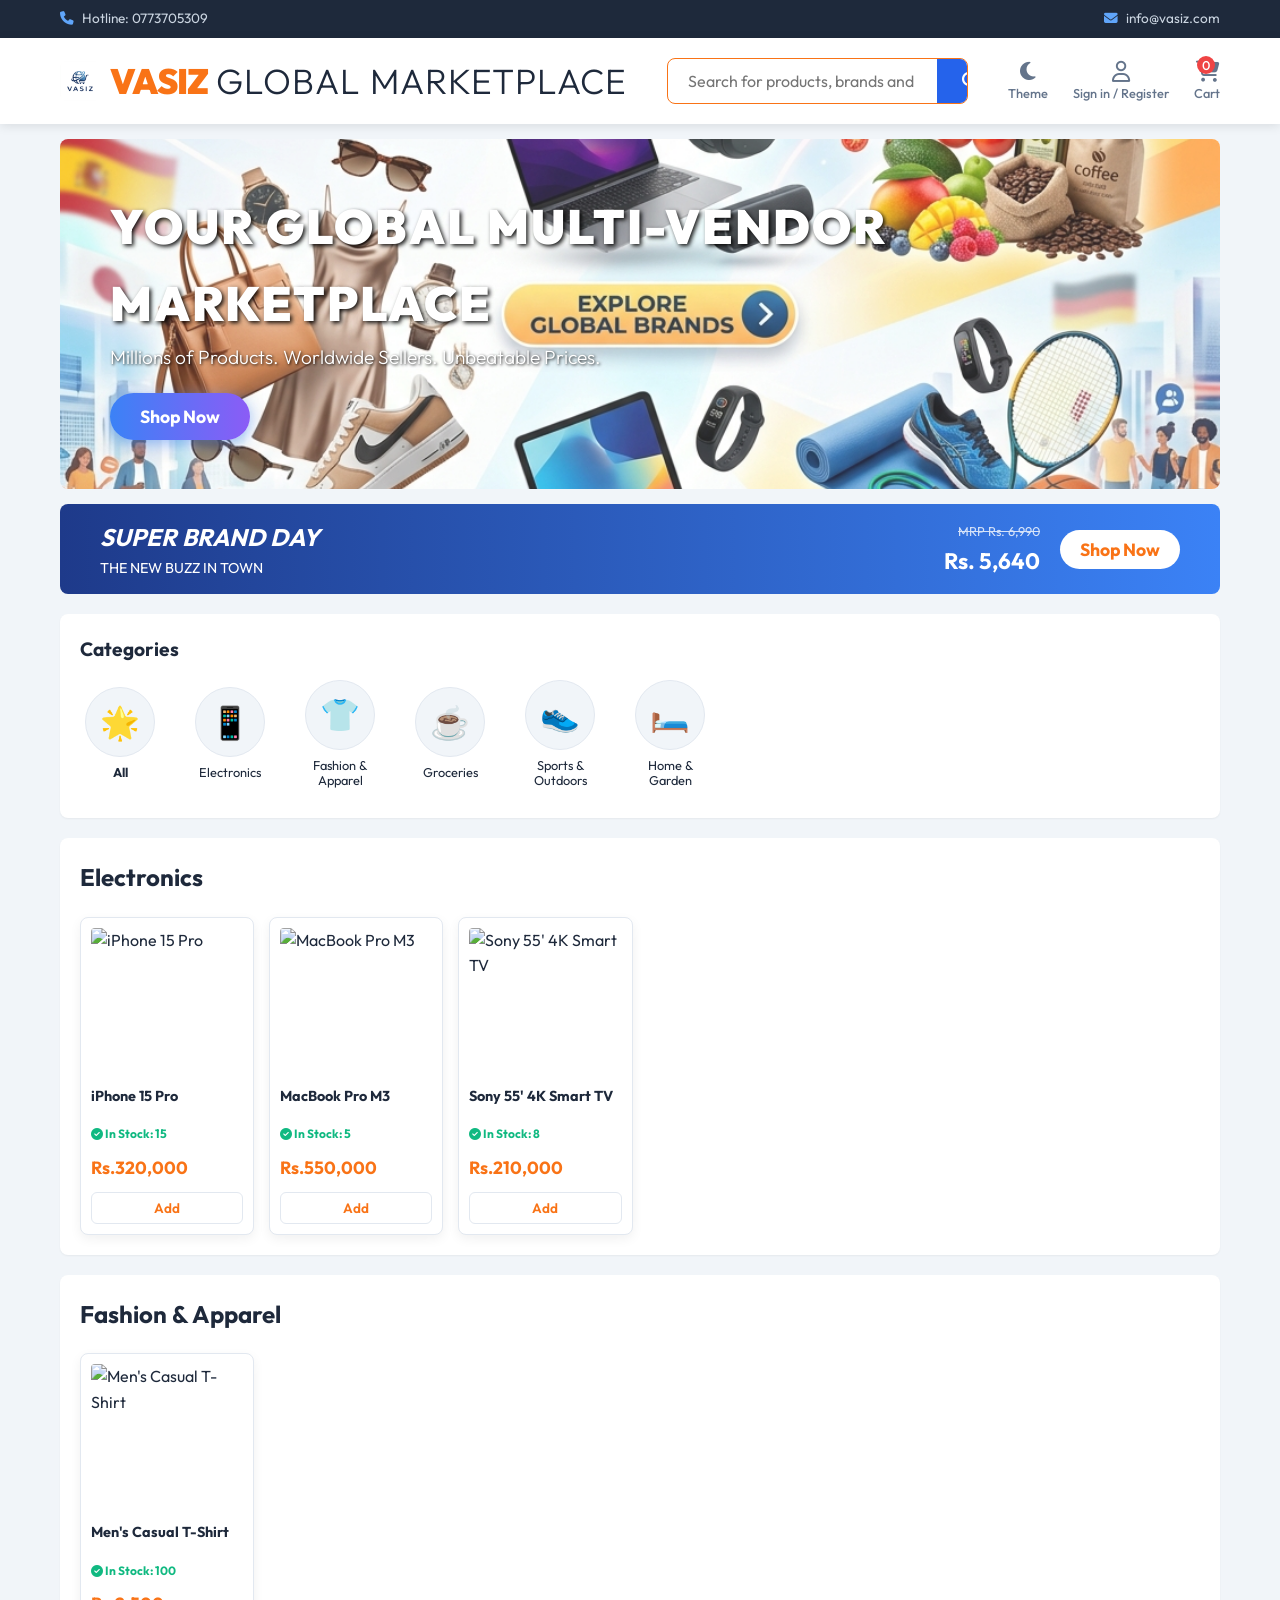
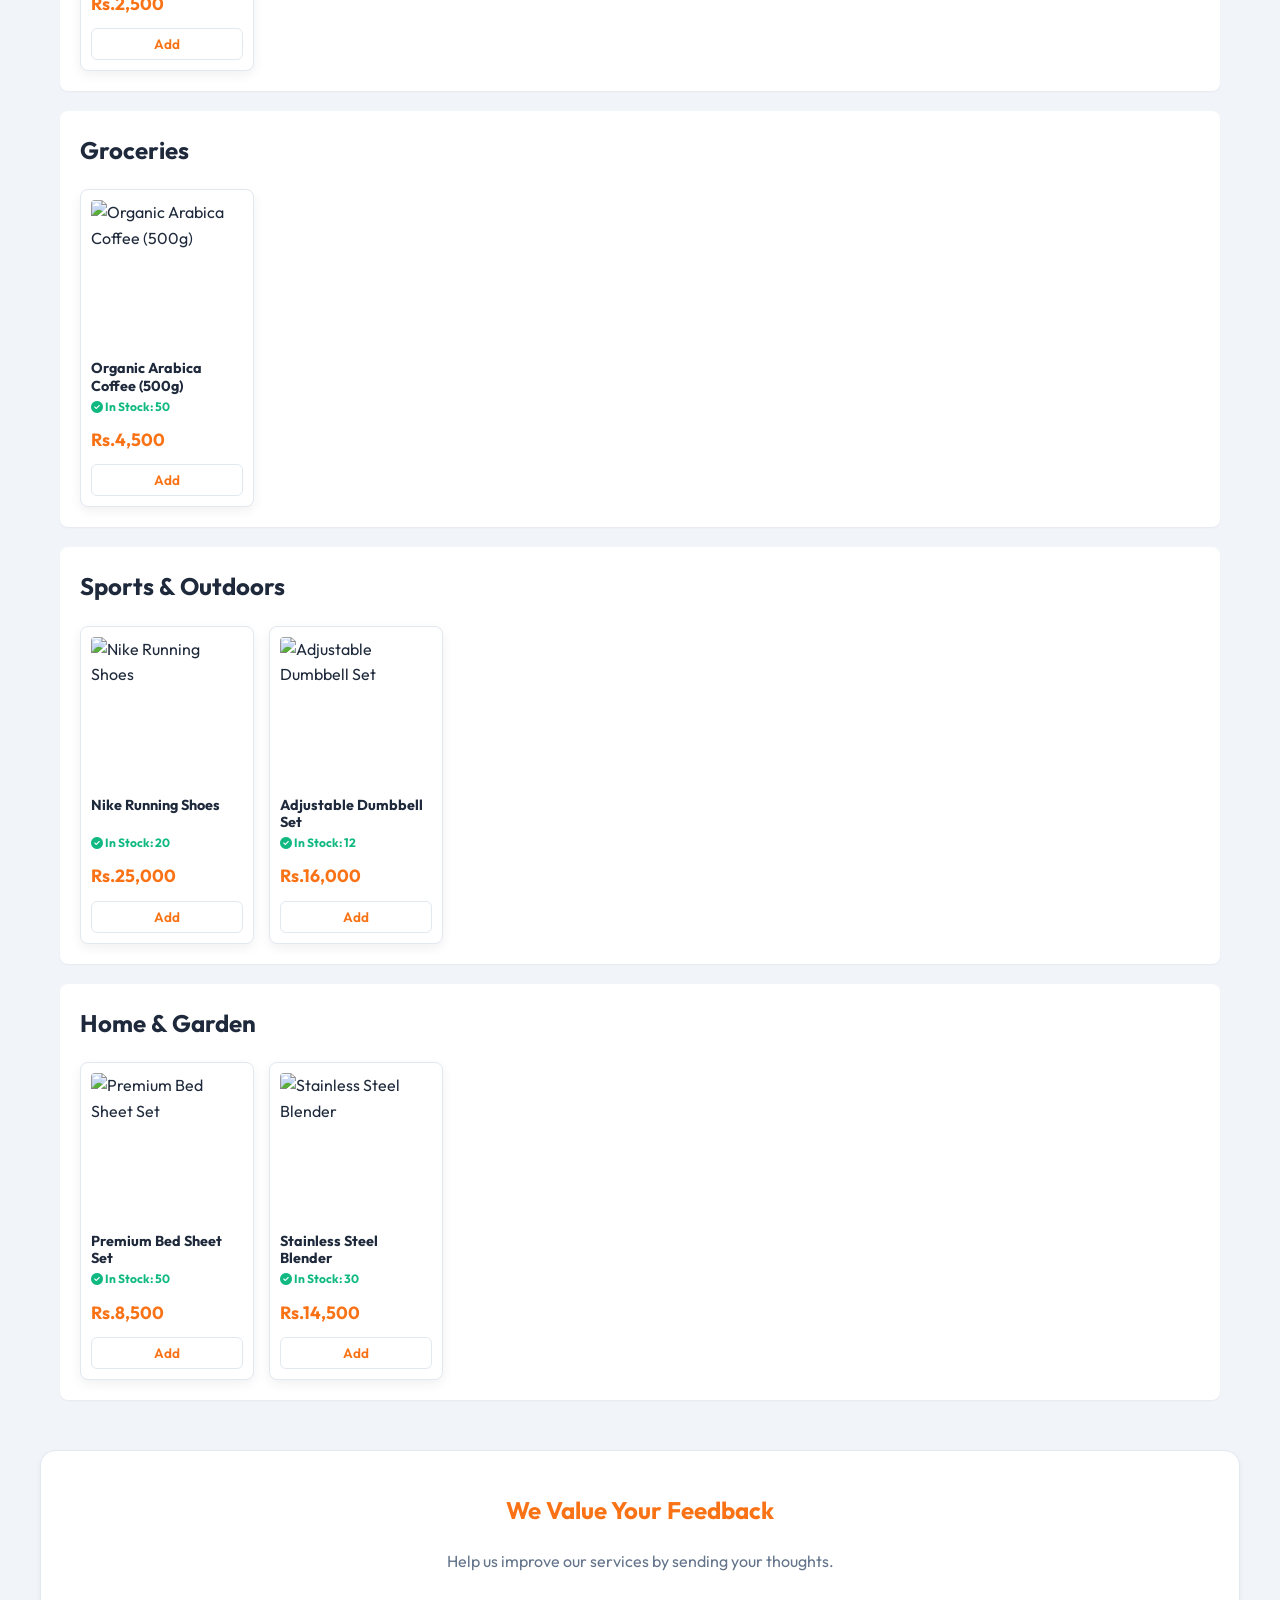
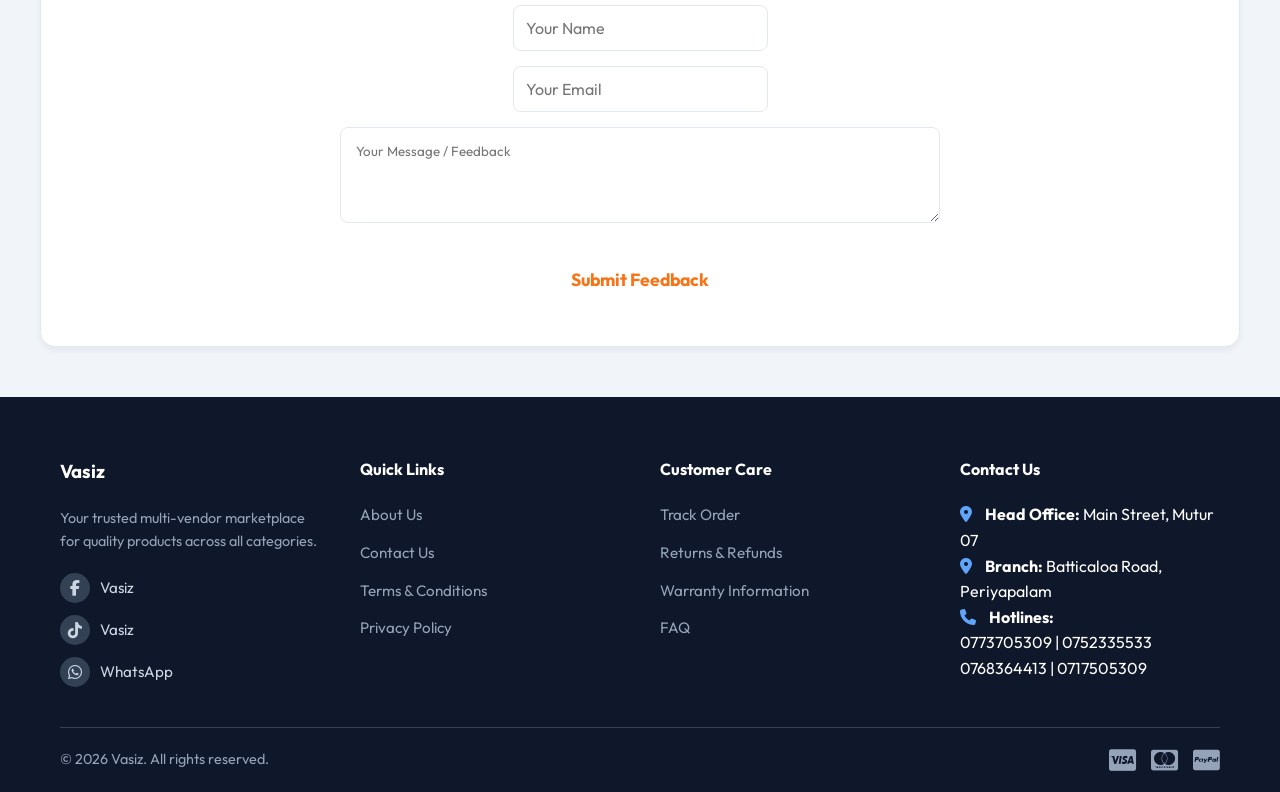
==== index.html @ aaae37f7 "Add files via upload" ====
<!DOCTYPE html>
<html lang="en">
<head>
    <meta charset="UTF-8">
    <meta name="viewport" content="width=device-width, initial-scale=1.0">
    <title>Vasiz</title>
    <meta name="description" content="Welcome to Vasiz. Your ultimate multi-vendor marketplace for all your needs.">
    <link rel="stylesheet" href="styles.css">
    <!-- Google Fonts & FontAwesome -->
    <link href="https://fonts.googleapis.com/css2?family=Outfit:wght@300;400;500;600;700;900&display=swap" rel="stylesheet">
    <link rel="stylesheet" href="https://cdnjs.cloudflare.com/ajax/libs/font-awesome/6.4.0/css/all.min.css">
</head>
<body>
    <!-- Top Bar -->
    <div class="top-bar">
        <div class="container top-bar-content">
            <div><i class="fa-solid fa-phone"></i> Hotline: 0773705309</div>
            <div><i class="fa-solid fa-envelope"></i> info@vasiz.com</div>
        </div>
    </div>


    <!-- Main Header -->
    <header class="navbar">
        <div class="container header-container">
            <div class="logo" style="display: flex; align-items: center;">
                <a href="index.html" style="text-decoration: none; display: flex; align-items: center;">
                    <img src="logo.png" alt="VASIZ Logo" style="height: 40px; border-radius: 8px; margin-right: 10px;">
                    <div class="brand-name">
                        <span class="brand-primary">VASIZ</span>
                        <span class="brand-secondary">GLOBAL MARKETPLACE</span>
                    </div>
                </a>
            </div>
            
            <div class="search-container">
                <input type="text" id="search-bar" placeholder="Search for products, brands and more..." class="search-input">
                <button class="search-btn"><i class="fa-solid fa-magnifying-glass"></i></button>
            </div>
            
            <div class="header-actions">
                <button class="action-icon-btn mobile-only-btn" onclick="openMobileCategories()">
                    <i class="fa-solid fa-bars"></i>
                    <span>Menu</span>
                </button>
                <button class="action-icon-btn" id="theme-toggle-btn" onclick="toggleTheme()">
                    <i class="fa-solid fa-moon" id="theme-icon"></i>
                    <span>Theme</span>
                </button>
                <div class="user-menu dropdown-container" style="position: relative;">
                    <button class="action-icon-btn" id="user-btn">
                        <i class="fa-regular fa-user"></i>
                        <span id="user-btn-text">Sign in</span>
                    </button>
                    <div class="dropdown-content" id="user-dropdown" style="display: none; position: absolute; top: 100%; right: 0; background: var(--card-bg); min-width: 200px; box-shadow: 0 4px 15px rgba(0,0,0,0.1); border-radius: 8px; z-index: 1000; padding: 15px; border: 1px solid var(--border-color);">
                        <!-- Injected by JS -->
                    </div>
                </div>

                <div class="cart-container" id="cart-button">
                    <button class="action-icon-btn">
                        <i class="fa-solid fa-cart-shopping"></i>
                        <span>Cart</span>
                        <span class="cart-badge" id="cart-count">0</span>
                    </button>
                </div>
            </div>
        </div>
    </header>

    <!-- Hero Banner -->
    <section class="hero-banner" style="margin-top: 0;">
        <div class="container" style="padding-top: 15px;">
            <div style="background-color: var(--card-bg); height: 350px; border-radius: 8px; display: flex; align-items: center; justify-content: center; overflow: hidden; position: relative;">
                <img src="banner.png" alt="Vasiz Global Marketplace Banner" style="width: 100%; height: 100%; object-fit: cover; opacity: 0.85;">
                <div class="hero-text-container">
                    <h2 class="hero-title">YOUR GLOBAL MULTI-VENDOR MARKETPLACE</h2>
                    <p class="hero-subtitle">Millions of Products. Worldwide Sellers. Unbeatable Prices.</p>
                    <button class="cta-button" style="background: linear-gradient(90deg, #3b82f6, #8b5cf6); color: white; border: none; padding: 12px 30px; font-weight: bold; border-radius: 30px; font-size: 1.1rem; box-shadow: 0 4px 15px rgba(59, 130, 246, 0.5); cursor: pointer; transition: transform 0.3s, box-shadow 0.3s;" onmouseover="this.style.transform='translateY(-2px)'; this.style.boxShadow='0 6px 20px rgba(59, 130, 246, 0.7)';" onmouseout="this.style.transform='translateY(0)'; this.style.boxShadow='0 4px 15px rgba(59, 130, 246, 0.5)';">Shop Now</button>
                </div>
            </div>
        </div>
    </section>

    <!-- Ad Banner -->
    <section class="ad-banner" style="margin-top: 15px;">
        <div class="container">
            <div class="ad-banner-inner">
                <div>
                    <h3 class="ad-banner-title">SUPER BRAND DAY</h3>
                    <p style="margin: 0; font-size: 0.9rem;">THE NEW BUZZ IN TOWN</p>
                </div>
                <div class="ad-banner-right">
                    <div class="ad-banner-price">
                        <span style="font-size: 0.8rem; text-decoration: line-through; opacity: 0.8;">MRP Rs. 6,990</span><br>
                        <strong style="font-size: 1.4rem;">Rs. 5,640</strong>
                    </div>
                    <button class="cta-button" style="background-color: white; color: var(--accent-color); border: none; font-weight: bold; border-radius: 20px; padding: 8px 20px;">Shop Now</button>
                </div>
            </div>
        </div>
    </section>

    <main class="container" id="main-content-area" style="margin-top: 20px;">
        <!-- Flash Sales Container -->
        <section class="flash-sales" id="flash-sale" style="background: var(--card-bg); border-radius: 8px; box-shadow: 0 1px 2px rgba(0,0,0,0.05); margin-bottom: 20px; padding-bottom: 15px;">
            <div class="section-header" style="padding: 15px 20px; border-bottom: 1px solid var(--border-color); display: flex; justify-content: space-between; align-items: center;">
                <h3 class="category-title" style="margin: 0; font-size: 1.2rem; color: var(--secondary-accent);"><i class="fa-solid fa-bolt" style="color: var(--secondary-accent);"></i> Flash Sale</h3>
                <div style="display: flex; align-items: center; gap: 15px;">
                    <span class="view-all" style="font-size: 0.9rem; color: var(--text-secondary);">On Sale Now</span>
                    <button style="background: transparent; border: 1px solid var(--secondary-accent); color: var(--secondary-accent); padding: 5px 15px; font-weight: 600; border-radius: 4px; cursor: pointer; transition: 0.3s;">SHOP ALL PRODUCTS</button>
                </div>
            </div>
            <div class="product-grid" id="flash-sale-grid" style="padding: 15px 20px; grid-template-columns: repeat(auto-fill, minmax(170px, 1fr)); gap: 15px;">
                <!-- Populated by JS -->
            </div>
        </section>

        <!-- Categories Section (Circles) -->
        <section id="categories-circle-section" style="background: var(--card-bg); border-radius: 8px; box-shadow: 0 1px 2px rgba(0,0,0,0.05); margin-bottom: 20px; padding: 20px;">
            <h3 style="margin-top:0; margin-bottom: 15px; color: var(--text-primary); font-size: 1.2rem;">Categories</h3>
            <div id="categories-circle-grid" style="display: flex; gap: 30px; overflow-x: auto; padding-bottom: 10px; align-items: center;">
                <!-- Populated by JS -->
            </div>
        </section>

        <!-- Regular Products -->
        <div id="main-content">
            <!-- Product sections dynamically injected here -->
        </div>
    </main>

    <!-- Cart Modal -->
    <div id="cart-modal" class="modal">
        <div class="modal-content">
            <span class="close-btn" id="close-cart">&times;</span>
            <h2>Your Shopping Cart</h2>
            <div id="cart-items">
                <p>Your cart is empty.</p>
            </div>
            <div class="cart-total">
                <h3>Total: Rs. <span id="cart-total-price">0</span></h3>
                <button class="cta-button" onclick="openCheckout()">Checkout</button>
            </div>
        </div>
    </div>

    <!-- Checkout Modal -->
    <div id="checkout-modal" class="modal">
        <div class="modal-content">
            <span class="close-btn" id="close-checkout">&times;</span>
            <h2>Checkout</h2>
            <form id="checkout-form" class="admin-form" style="flex-direction: column;">
                <input type="text" id="cust-name" placeholder="Full Name" required>
                <input type="text" id="cust-address" placeholder="Delivery Address" required>
                <div style="display: flex; gap: 10px; width: 100%;">
                    <select id="checkout-cc" style="width: 80px; padding: 12px; border-radius: 8px; border: 1px solid var(--border-color); background: var(--search-bg); color: var(--text-primary); font-family: 'Outfit', sans-serif;">
                        <option value="+94" selected>+94</option>
                        <option value="+1">+1</option>
                        <option value="+44">+44</option>
                        <option value="+91">+91</option>
                    </select>
                    <input type="tel" id="cust-phone" placeholder="Phone Number" required style="flex: 1;">
                </div>
                <select id="payment-method">
                    <option value="cod">Cash on Delivery</option>
                    <option value="card">Credit/Debit Card (Coming Soon)</option>
                </select>
                <div class="cart-total" style="border-top: none;">
                    <h3>Amount to Pay: Rs. <span id="checkout-total">0</span></h3>
                </div>
                <button type="submit" class="cta-button" style="width: 100%; margin-top: 15px;">Place Order</button>
            </form>
        </div>
    </div>

    <!-- Product Details Modal -->
    <div id="product-modal" class="modal">
        <div class="modal-content" style="max-width: 1000px; padding: 30px; position: relative;">
            <span class="close-btn" id="close-product" style="position: absolute; top: 15px; right: 20px; z-index: 10;">&times;</span>
            <div class="product-details-container" id="product-details-content">
                <!-- Injected by JS -->
            </div>
        </div>
    </div>

    <!-- Full Description Modal -->
    <div id="desc-modal" class="modal" style="z-index: 1005;">
        <div class="modal-content" style="max-width: 800px; padding: 30px; position: relative;">
            <span class="close-btn" onclick="document.getElementById('desc-modal').style.display='none'" style="position: absolute; top: 15px; right: 20px; z-index: 10;">&times;</span>
            <h2 style="margin-top:0; margin-bottom: 20px; color: var(--text-primary);"><i class="fa-solid fa-list-ul"></i> Product Specifications</h2>
            <div id="full-desc-content" style="font-size: 1.05rem; color: var(--text-secondary); line-height: 1.8; overflow-y: auto; max-height: 60vh; padding-right: 15px;">
                <!-- Injected by JS -->
            </div>
        </div>
    </div>

    <!-- Auth Modal -->
    <div id="auth-modal" class="modal">
        <div class="modal-content" style="max-width: 450px; padding: 0; overflow-y: auto; max-height: 90vh;">
            <div style="display: flex; border-bottom: 1px solid var(--border-color); background: var(--search-bg);">
                <button id="tab-login" class="auth-tab active" onclick="switchAuthTab('login')">Sign In</button>
                <button id="tab-register" class="auth-tab" onclick="switchAuthTab('register')">Register</button>
                <span class="close-btn" onclick="document.getElementById('auth-modal').style.display='none'" style="margin: 15px 20px 0 auto;">&times;</span>
            </div>
            
            <div style="padding: 20px;">
                <!-- Login Form -->
                <div id="form-login">
                    <button class="social-btn google-btn" onclick="mockSocialLogin('Google')"><i class="fa-brands fa-google"></i> Continue with Google</button>
                    <button class="social-btn facebook-btn" onclick="mockSocialLogin('Facebook')"><i class="fa-brands fa-facebook-f"></i> Continue with Facebook</button>
                    
                    <div style="text-align: center; margin: 20px 0; color: var(--text-secondary); position: relative;">
                        <hr style="border: none; border-top: 1px solid var(--border-color);">
                        <span style="position: absolute; top: -10px; left: 50%; transform: translateX(-50%); background: var(--card-bg); padding: 0 10px; font-size: 0.85rem;">OR</span>
                    </div>

                    <form id="auth-form" class="admin-form" style="flex-direction: column;">
                        <input type="text" id="auth-login-id" placeholder="Login ID (Email or Username)" required style="width: 100%;">
                        <div style="position: relative; width: 100%;">
                            <input type="password" id="auth-password" placeholder="Password" required style="width: 100%; padding-right: 40px;">
                            <i class="fa-solid fa-eye" onclick="const p=document.getElementById('auth-password'); if(p.type==='password'){p.type='text'; this.classList.remove('fa-eye'); this.classList.add('fa-eye-slash');}else{p.type='password'; this.classList.remove('fa-eye-slash'); this.classList.add('fa-eye');}" style="position: absolute; right: 15px; top: 50%; transform: translateY(-50%); cursor: pointer; color: var(--text-secondary);"></i>
                        </div>
                        <button type="submit" class="cta-button" style="width: 100%; background: var(--secondary-accent); color: white; border: none; padding: 12px; margin-top: 10px;">Sign In</button>
                        <p style="text-align: center; margin-top: 10px; font-size: 0.85rem;"><a href="#" onclick="forgotPassword(); return false;" style="color: var(--text-secondary); text-decoration: underline;">Forgot Password?</a></p>
                    </form>
                </div>

                <!-- Register Form -->
                <div id="form-register" style="display: none;">
                    <form id="reg-form" class="admin-form" style="flex-direction: column; gap: 10px;">
                        <input type="text" id="reg-name" placeholder="Full Name" required style="padding: 10px; border-radius: 4px; border: 1px solid var(--border-color); background: var(--bg-color); color: var(--text-primary);">
                        <select id="reg-role" required style="padding: 10px; border-radius: 4px; border: 1px solid var(--border-color); background: var(--bg-color); color: var(--text-primary); cursor: pointer;" onchange="toggleSellerRegFields()">
                            <option value="buyer">I am a Customer (Buy Products)</option>
                            <option value="seller">I am a Seller (Sell Products)</option>
                        </select>
                        <input type="text" id="reg-login-id" placeholder="Login ID (Email or Username)" required style="padding: 10px; border-radius: 4px; border: 1px solid var(--border-color); background: var(--bg-color); color: var(--text-primary);">
                        <div style="position: relative; width: 100%;">
                            <input type="password" id="reg-password" placeholder="Password" required style="width: 100%; padding: 10px; padding-right: 40px; border-radius: 4px; border: 1px solid var(--border-color); background: var(--bg-color); color: var(--text-primary);">
                            <i class="fa-solid fa-eye" onclick="const p=document.getElementById('reg-password'); if(p.type==='password'){p.type='text'; this.classList.remove('fa-eye'); this.classList.add('fa-eye-slash');}else{p.type='password'; this.classList.remove('fa-eye-slash'); this.classList.add('fa-eye');}" style="position: absolute; right: 15px; top: 50%; transform: translateY(-50%); cursor: pointer; color: var(--text-secondary);"></i>
                        </div>
                        <div style="display: flex; gap: 10px; width: 100%;">
                            <select id="reg-cc" style="width: 80px; padding: 12px; border-radius: 8px; border: 1px solid var(--border-color); background: var(--search-bg); color: var(--text-primary); font-family: 'Outfit', sans-serif;">
                                <option value="+94" selected>+94</option>
                                <option value="+1">+1</option>
                                <option value="+44">+44</option>
                                <option value="+91">+91</option>
                            </select>
                            <input type="tel" id="reg-phone" placeholder="Mobile Number" required style="flex: 1;">
                        </div>
                        
                        <div style="display: flex; gap: 15px; width: 100%; margin-top: 5px;">
                            <label style="font-size: 0.9rem; color: var(--text-secondary); display: flex; align-items: center; gap: 5px; cursor: pointer;">
                                <input type="radio" name="address-type" value="NIC Address" checked> NIC Address
                            </label>
                            <label style="font-size: 0.9rem; color: var(--text-secondary); display: flex; align-items: center; gap: 5px; cursor: pointer;">
                                <input type="radio" name="address-type" value="Current Address"> Current Address
                            </label>
                        </div>
                        
                        <input type="text" id="reg-address" placeholder="Street Address" required style="width: 100%;">
                        
                        <div style="display: flex; gap: 10px; width: 100%;">
                            <input type="text" id="reg-city" placeholder="City" required style="flex: 1;">
                            <input type="text" id="reg-postal" placeholder="Postal Code" required style="width: 120px;">
                        </div>
                        
                        <div id="seller-reg-fields" style="display: none; flex-direction: column; gap: 10px; background: rgba(0,0,0,0.1); padding: 15px; border-radius: 8px; border: 1px dashed var(--accent-color); margin-top: 5px;">
                            <h4 style="margin: 0; color: var(--accent-color); font-size: 0.95rem;">Seller Registration Details</h4>
                            <div style="display: flex; flex-direction: column; gap: 5px;">
                                <label style="font-size: 0.85rem; color: var(--text-secondary);">Upload NIC Document <span style="color:#ef4444;">*</span></label>
                                <input type="file" id="reg-nic-doc" accept="image/*,.pdf" style="font-size: 0.85rem; color: var(--text-primary);">
                            </div>
                            <div style="display: flex; flex-direction: column; gap: 5px;">
                                <label style="font-size: 0.85rem; color: var(--text-secondary);">Upload Trade/Business License <span style="color:#ef4444;">*</span></label>
                                <input type="file" id="reg-trade-doc" accept="image/*,.pdf" style="font-size: 0.85rem; color: var(--text-primary);">
                            </div>
                            
                            <h4 style="margin: 10px 0 0 0; color: #10b981; font-size: 0.95rem;"><i class="fa-solid fa-building-columns"></i> Bank Details (for payments)</h4>
                            <input type="text" id="reg-bank-name" placeholder="Bank Name (e.g. BOC, Sampath, Commercial)" style="padding: 10px; border-radius: 4px; border: 1px solid var(--border-color); background: var(--bg-color); color: var(--text-primary);">
                            <input type="text" id="reg-bank-branch" placeholder="Branch Name" style="padding: 10px; border-radius: 4px; border: 1px solid var(--border-color); background: var(--bg-color); color: var(--text-primary);">
                            <input type="text" id="reg-account-name" placeholder="Account Holder Name" style="padding: 10px; border-radius: 4px; border: 1px solid var(--border-color); background: var(--bg-color); color: var(--text-primary);">
                            <input type="text" id="reg-account-number" placeholder="Account Number" style="padding: 10px; border-radius: 4px; border: 1px solid var(--border-color); background: var(--bg-color); color: var(--text-primary);">
                            
                            <label style="font-size: 0.85rem; color: var(--text-primary); display: flex; align-items: flex-start; gap: 10px; cursor: pointer; margin-top: 5px; line-height: 1.4;">
                                <input type="checkbox" id="reg-seller-terms" style="margin-top: 3px;">
                                <span>I agree to the <strong>Seller Terms & Conditions</strong> and confirm I will not list prohibited items including Weapons, Drugs, or illegal substances. <span style="color:#ef4444;">*</span></span>
                            </label>
                        </div>
                        
                        <button type="submit" class="cta-button" style="width: 100%; background: var(--accent-color); color: white; border: none; padding: 12px; margin-top: 5px; font-weight: bold;">Submit</button>

                    </form>
                </div>
            </div>
        </div>
    </div>

    <!-- My Orders Modal -->
    <div id="orders-modal" class="modal">
        <div class="modal-content">
            <div class="modal-header">
                <h2 style="margin:0;"><i class="fa-solid fa-box-open"></i> My Orders</h2>
                <span class="close-btn" onclick="document.getElementById('orders-modal').style.display='none'">&times;</span>
            </div>
            <div style="padding: 20px;" id="orders-list">
                <!-- Orders will be rendered here -->
            </div>
        </div>
    </div>

    <!-- Customer Feedback Section -->
    <section class="feedback-section container" style="margin-top: 50px; margin-bottom: 50px; padding: 40px; border-radius: 15px;">
        <h2 style="text-align:center; color: var(--accent-color); margin-bottom: 20px;">We Value Your Feedback</h2>
        <p style="text-align:center; color: var(--text-secondary); margin-bottom: 30px;">Help us improve our services by sending your thoughts.</p>
        <form id="feedback-form" class="admin-form" style="max-width: 600px; margin: 0 auto; flex-direction: column;">
            <input type="text" id="fb-name" placeholder="Your Name" required>
            <input type="email" id="fb-email" placeholder="Your Email" required>
            <textarea id="fb-message" placeholder="Your Message / Feedback" rows="4" style="width: 100%; padding: 15px; border-radius: 8px; border: 1px solid #cbd5e1; background-color: #f8fafc; color: #1e293b; margin-bottom: 15px; font-family: 'Outfit', sans-serif;" required></textarea>
            <button type="submit" class="cta-button" style="width: 100%;">Submit Feedback</button>
        </form>
    </section>

    <footer>
        <div class="container footer-content">
            <div class="footer-grid">
                <div class="footer-col">
                    <h3 style="color: white; margin-bottom: 20px;">Vasiz</h3>
                    <p style="color: #94a3b8; font-size: 0.9rem; margin-bottom: 20px;">Your trusted multi-vendor marketplace for quality products across all categories.</p>
                    <div class="social-links-list">
                        <a href="#"><i class="fa-brands fa-facebook-f"></i> Vasiz</a>
                        <a href="#"><i class="fa-brands fa-tiktok"></i> Vasiz</a>
                        <a href="#"><i class="fa-brands fa-whatsapp"></i> WhatsApp</a>
                    </div>
                </div>
                
                <div class="footer-col">
                    <h4 style="color: white; margin-bottom: 20px;">Quick Links</h4>
                    <ul class="footer-links">
                        <li><a href="#">About Us</a></li>
                        <li><a href="#">Contact Us</a></li>
                        <li><a href="#">Terms & Conditions</a></li>
                        <li><a href="#">Privacy Policy</a></li>
                    </ul>
                </div>
                
                <div class="footer-col">
                    <h4 style="color: white; margin-bottom: 20px;">Customer Care</h4>
                    <ul class="footer-links">
                        <li><a href="#">Track Order</a></li>
                        <li><a href="#">Returns & Refunds</a></li>
                        <li><a href="#">Warranty Information</a></li>
                        <li><a href="#">FAQ</a></li>
                    </ul>
                </div>
                
                <div class="footer-col contact-info">
                    <h4 style="color: white; margin-bottom: 20px;">Contact Us</h4>
                    <p><i class="fa-solid fa-location-dot"></i> <strong>Head Office:</strong> Main Street, Mutur 07</p>
                    <p><i class="fa-solid fa-location-dot"></i> <strong>Branch:</strong> Batticaloa Road, Periyapalam</p>
                    <p><i class="fa-solid fa-phone"></i> <strong>Hotlines:</strong><br>0773705309 | 0752335533<br>0768364413 | 0717505309</p>
                </div>
            </div>
            
            <div style="border-top: 1px solid #334155; margin-top: 40px; padding-top: 20px; display: flex; justify-content: space-between; align-items: center; flex-wrap: wrap;">
                <p style="color: #94a3b8; font-size: 0.9rem;">&copy; 2026 Vasiz. All rights reserved.</p>
                <div class="payment-methods" style="color: #94a3b8; font-size: 1.5rem; display: flex; gap: 15px;">
                    <i class="fa-brands fa-cc-visa"></i>
                    <i class="fa-brands fa-cc-mastercard"></i>
                    <i class="fa-brands fa-cc-paypal"></i>
                </div>
            </div>
        </div>
    </footer>

    <!-- Mobile Categories Full Screen Menu -->
    <div id="mobile-categories-menu" class="mobile-menu-overlay">
        <div class="mobile-menu-header">
            <h3>Categories</h3>
            <span class="close-btn" onclick="closeMobileCategories()">&times;</span>
        </div>
        <div class="mobile-menu-body" id="mobile-categories-list">
            <!-- Populated by JS -->
        </div>
    </div>

    <script src="data.js"></script>
    <!-- Firebase Configuration -->
    <script src="https://www.gstatic.com/firebasejs/9.23.0/firebase-app-compat.js"></script>
    <script src="https://www.gstatic.com/firebasejs/9.23.0/firebase-firestore-compat.js"></script>
    <script src="db.js"></script>

    <!-- Custom JS -->
    <script src="app.js"></script>
</body>
</html>
---- styles.css ----
:root {
    --primary-color: #0f172a;
    --secondary-color: #334155;
    --accent-color: #f97316; /* Vibrant E-Commerce Orange */
    --secondary-accent: #2563eb; /* Trustworthy Blue */
    --bg-color: #f1f5f9; /* Soft cool grey background to make cards pop */
    --text-primary: #1e293b;
    --text-secondary: #64748b;
    --card-bg: #ffffff;
    --header-bg: #ffffff;
    --border-color: #e2e8f0;
    --search-bg: #ffffff;
    --neon-glow: 0 10px 30px rgba(0, 0, 0, 0.1);
}

body.dark-mode {
    --bg-color: #0f172a;
    --card-bg: #1e293b;
    --text-primary: #f8fafc;
    --text-secondary: #94a3b8;
    --accent-color: #3b82f6;
    --border-color: #334155;
    --header-bg: #1e293b;
    --search-bg: #0f172a;
    --neon-glow: 0 4px 15px rgba(59, 130, 246, 0.4);
}

* {
    margin: 0;
    padding: 0;
    box-sizing: border-box;
    font-family: 'Outfit', sans-serif;
}

body {
    background-color: var(--bg-color);
    color: var(--text-primary);
    line-height: 1.6;
}

.container {
    max-width: 1200px;
    margin: 0 auto;
    padding: 0 20px;
}

/* Top Bar */
.top-bar {
    background-color: #1e293b;
    color: #cbd5e1;
    font-size: 0.85rem;
    padding: 8px 0;
}
.top-bar-content {
    display: flex;
    justify-content: space-between;
}
.top-bar i {
    margin-right: 5px;
    color: #60a5fa;
}

/* Header */
header {
    background: var(--header-bg);
    padding: 15px 0;
    box-shadow: 0 2px 10px rgba(0,0,0,0.1);
    position: sticky;
    top: 0;
    z-index: 100;
}

.header-container {
    display: flex;
    justify-content: space-between;
    align-items: center;
}

header h1 {
    color: var(--accent-color);
    font-size: 2rem;
    font-weight: 900;
    letter-spacing: 1px;
}

/* Professional Brand Logo */
.brand-name {
    display: flex;
    align-items: center;
    gap: 8px;
    font-family: 'Outfit', sans-serif;
    text-transform: uppercase;
    animation: glowPulse 3s infinite alternate;
}
.brand-primary {
    font-size: 2.2rem;
    font-weight: 900;
    color: var(--accent-color);
    letter-spacing: -1px;
}
.brand-secondary {
    font-size: 2.2rem;
    font-weight: 300;
    color: var(--text-primary);
    letter-spacing: 1px;
}
.brand-badge {
    background: #10b981;
    color: white;
    font-size: 0.75rem;
    font-weight: 700;
    padding: 3px 6px;
    border-radius: 4px;
    letter-spacing: 1px;
    align-self: flex-start;
    margin-top: 8px;
}

header nav ul {
    list-style: none;
    display: flex;
    gap: 20px;
}

header nav a {
    color: #f8fafc;
    text-decoration: none;
    font-weight: 600;
    transition: color 0.3s;
}

header nav a:hover {
    color: #bfdbfe;
}

/* Main Menu (Navigation Bar) */
.main-menu {
    background-color: var(--header-bg);
    border-bottom: 1px solid var(--border-color);
    box-shadow: 0 2px 5px rgba(0,0,0,0.05);
}
.main-menu ul {
    list-style: none;
    display: flex;
    gap: 30px;
    padding: 10px 0;
    margin: 0;
}
.main-menu a {
    text-decoration: none;
    color: var(--text-primary);
    font-weight: 600;
    font-size: 0.95rem;
    transition: color 0.3s;
}
.main-menu a:hover, .main-menu a.active {
    color: var(--accent-color);
}

.shop-logo {
    height: 60px;
    width: auto;
    border-radius: 8px;
    display: block;
}

/* Search Container Redesign */
.search-container {
    flex: 1;
    display: flex;
    max-width: 700px;
    margin: 0 40px;
    background-color: var(--search-bg);
    border-radius: 8px;
    overflow: hidden;
    border: 1px solid var(--accent-color);
}
.search-input {
    flex-grow: 1;
    padding: 12px 20px;
    border: none;
    outline: none;
    background: transparent;
    color: var(--text-primary);
    font-size: 1rem;
}
.search-btn {
    background-color: var(--secondary-accent);
    color: white;
    border: none;
    padding: 0 25px;
    cursor: pointer;
    font-size: 1.1rem;
    transition: background-color 0.3s;
}
.search-btn:hover {
    background-color: #dc2626;
}

/* Auth Modal Tabs */
.auth-tab {
    flex: 1;
    padding: 15px;
    background: transparent;
    border: none;
    font-size: 1.1rem;
    font-weight: 600;
    color: var(--text-secondary);
    cursor: pointer;
    border-bottom: 2px solid transparent;
    transition: all 0.3s;
}
.auth-tab.active {
    color: var(--secondary-accent);
    border-bottom: 2px solid var(--secondary-accent);
    background: var(--card-bg);
}

/* Social Buttons */
.social-btn {
    width: 100%;
    padding: 12px;
    border: none;
    border-radius: 5px;
    font-weight: 600;
    font-size: 0.95rem;
    margin-bottom: 10px;
    cursor: pointer;
    display: flex;
    align-items: center;
    justify-content: center;
    gap: 10px;
    transition: opacity 0.3s;
}
.social-btn:hover {
    opacity: 0.9;
}
.google-btn {
    background-color: #ea4335;
    color: white;
}
.facebook-btn {
    background-color: #1877f2;
    color: white;
}

/* Form Styles */
.admin-form {
    display: flex;
    gap: 25px;
    align-items: center;
}

.header-actions {
    display: flex;
    gap: 25px;
    align-items: center;
}

.action-icon-btn {
    background: transparent;
    border: none;
    color: var(--text-secondary);
    display: flex;
    flex-direction: column;
    align-items: center;
    cursor: pointer;
    transition: color 0.3s;
    font-family: 'Outfit', sans-serif;
    position: relative;
}

.action-icon-btn i {
    font-size: 1.3rem;
    margin-bottom: 4px;
}

.action-icon-btn span {
    font-size: 0.8rem;
    font-weight: 500;
}

.action-icon-btn:hover {
    color: var(--accent-color);
}

.cart-badge {
    position: absolute;
    top: -5px;
    right: 5px;
    background: #ef4444;
    color: white;
    border-radius: 50%;
    width: 18px;
    height: 18px;
    font-size: 0.7rem;
    font-weight: bold;
    display: flex;
    align-items: center;
    justify-content: center;
}

.user-menu {
    position: relative;
}

/* E-commerce Layout */
.ecom-layout {
    display: flex;
    gap: 30px;
    margin-top: 20px;
}

.close-btn:hover {
    background: #e2e8f0;
}

.sidebar {
    width: 250px;
    flex-shrink: 0;
    background-color: var(--card-bg);
    padding: 20px;
    border-radius: 15px;
    border: 1px solid var(--border-color);
    box-shadow: 0 4px 6px rgba(0,0,0,0.05);
    height: calc(100vh - 120px);
    position: sticky;
    top: 90px;
}

.sidebar h3 {
    margin-top: 0;
    color: var(--text-primary);
    font-size: 1.2rem;
    margin-bottom: 20px;
    padding-bottom: 15px;
    border-bottom: 1px solid var(--border-color);
}

.sidebar ul {
    list-style: none;
    padding: 0;
    margin: 0;
}

.sidebar li {
    padding: 12px 15px;
    margin-bottom: 10px;
    cursor: pointer;
    border-radius: 8px;
    color: var(--text-secondary);
    transition: all 0.3s ease;
    font-weight: 500;
}

.sidebar li:hover {
    background-color: var(--search-bg);
    color: var(--secondary-accent);
}

.sidebar li.active {
    background-color: var(--secondary-accent);
    color: white;
}

.admin-section {
    background-color: var(--card-bg);
    padding: 25px;
    border-radius: 12px;
    box-shadow: 0 4px 6px rgba(0,0,0,0.05);
    margin-bottom: 30px;
    border: 1px solid var(--border-color);
}

/* Daraz Style Form Layout */
.form-layout-grid {
    display: grid;
    grid-template-columns: 2fr 1fr;
    gap: 30px;
    align-items: start;
}

.form-main-col {
    display: flex;
    flex-direction: column;
    gap: 20px;
}

.form-card {
    background-color: var(--card-bg);
    border-radius: 8px;
    border: 1px solid var(--border-color);
    padding: 20px;
    box-shadow: 0 2px 5px rgba(0,0,0,0.02);
}

.form-card-title {
    font-size: 1.1rem;
    font-weight: 700;
    color: var(--text-primary);
    margin-top: 0;
    margin-bottom: 20px;
    padding-bottom: 10px;
    border-bottom: 1px solid var(--border-color);
}

.form-group {
    margin-bottom: 20px;
}

.form-group label {
    display: block;
    font-weight: 600;
    color: var(--text-primary);
    margin-bottom: 5px;
    font-size: 0.95rem;
}

.form-group label span.required {
    color: #ef4444;
}

.form-helper {
    display: block;
    font-size: 0.8rem;
    color: var(--text-secondary);
    margin-bottom: 8px;
}

.form-group input[type="text"],
.form-group input[type="number"],
.form-group select,
.form-group textarea {
    width: 100%;
    padding: 12px;
    border-radius: 6px;
    border: 1px solid var(--border-color);
    background-color: var(--search-bg);
    color: var(--text-primary);
    font-family: 'Outfit', sans-serif;
    transition: all 0.3s;
}

.form-group input:focus,
.form-group select:focus,
.form-group textarea:focus {
    outline: none;
    border-color: var(--secondary-accent);
    box-shadow: 0 0 0 2px rgba(234, 88, 12, 0.2);
}

.tips-panel {
    background-color: var(--search-bg);
    border-radius: 8px;
    padding: 20px;
    border: 1px dashed var(--border-color);
    position: sticky;
    top: 20px;
}

.tips-panel h4 {
    color: var(--secondary-accent);
    margin-top: 0;
    margin-bottom: 15px;
    display: flex;
    align-items: center;
    gap: 8px;
}

.tips-panel ul {
    list-style: none;
    padding: 0;
    margin: 0;
    font-size: 0.9rem;
    color: var(--text-secondary);
}

.tips-panel li {
    margin-bottom: 15px;
    display: flex;
    align-items: flex-start;
    gap: 10px;
}

.tips-panel li i {
    color: #10b981;
    margin-top: 3px;
}

@media (max-width: 768px) {
    .form-layout-grid {
        grid-template-columns: 1fr;
    }
}
.main-column {
    flex-grow: 1;
    overflow: hidden;
}

.sidebar-list {
    list-style: none;
}

.sidebar-list li {
    padding: 10px 0;
    border-bottom: 1px solid var(--border-color);
    cursor: pointer;
    transition: color 0.3s;
}

.sidebar-list li:hover {
    color: var(--accent-color);
}

/* Hero Slider */
.hero-slider {
    height: 300px;
    border-radius: 15px;
    overflow: hidden;
    position: relative;
    display: flex;
    align-items: center;
    background: linear-gradient(135deg, #1e3a8a 0%, #3b82f6 100%);
}

.slide {
    width: 100%;
    height: 100%;
    display: none;
    align-items: center;
    padding: 40px;
    color: white;
}

.slide.active {
    display: flex;
}

.cta-button {
    background-color: var(--card-bg);
    color: var(--accent-color);
    border: none;
    padding: 15px 40px;
    font-size: 1.1rem;
    font-weight: 700;
    border-radius: 50px;
    cursor: pointer;
    transition: all 0.3s;
    font-family: 'Outfit', sans-serif;
}

.cta-button:hover {
    background-color: #f1f5f9;
    transform: translateY(-2px);
}

.modal-btn {
    flex: 1;
    min-width: 150px;
    padding: 15px;
    font-size: 1.1rem;
    font-weight: bold;
    border: none;
    border-radius: 50px;
    cursor: pointer;
    transition: all 0.3s;
    color: white !important;
}
.modal-btn.cart-btn {
    background-color: var(--secondary-accent) !important;
    box-shadow: 0 4px 10px rgba(37, 99, 235, 0.2);
}
.modal-btn.cart-btn:hover {
    background-color: #1d4ed8 !important;
    transform: translateY(-2px);
}
.modal-btn.buy-btn {
    background-color: var(--accent-color) !important;
    box-shadow: 0 4px 10px rgba(249, 115, 22, 0.2);
}
.modal-btn.buy-btn:hover {
    background-color: #ea580c !important;
    transform: translateY(-2px);
}

/* Responsive Banner Styles */
.hero-text-container {
    position: absolute;
    left: 50px;
    color: white;
}
.hero-title {
    font-size: 3rem;
    margin: 0;
    text-shadow: 2px 2px 4px rgba(0,0,0,0.9);
    font-weight: 900;
    letter-spacing: 2px;
}
.hero-subtitle {
    font-size: 1.2rem;
    text-shadow: 1px 1px 3px rgba(0,0,0,0.9);
    margin-bottom: 20px;
    font-weight: 300;
}

.ad-banner-inner {
    background: linear-gradient(90deg, #1e3a8a, #3b82f6);
    min-height: 90px;
    border-radius: 8px;
    display: flex;
    align-items: center;
    justify-content: space-between;
    overflow: hidden;
    padding: 0 40px;
    color: white;
}
.ad-banner-title {
    margin: 0;
    font-size: 1.5rem;
    font-style: italic;
}
.ad-banner-right {
    display: flex;
    align-items: center;
    gap: 20px;
}
.ad-banner-price {
    text-align: right;
}

@media (max-width: 768px) {
    .hero-text-container {
        left: 20px;
        right: 20px;
        text-align: center;
    }
    .hero-title {
        font-size: 2rem;
        letter-spacing: 1px;
    }
    .hero-subtitle {
        font-size: 1rem;
    }

    .ad-banner-inner {
        flex-direction: column;
        text-align: center;
        gap: 15px;
        padding: 20px;
    }
    .ad-banner-right {
        flex-direction: column;
        gap: 10px;
    }
    .ad-banner-price {
        text-align: center;
    }
}

/* Products Section */
.category-title {
    font-size: 1.5rem;
    color: var(--text-primary);
    margin-bottom: 20px;
    font-weight: 700;
}

.section-header {
    display: flex;
    justify-content: space-between;
    align-items: center;
    border-bottom: 2px solid var(--border-color);
    padding-bottom: 10px;
    margin-bottom: 20px;
}

.section-header .category-title {
    margin-bottom: 0;
}

.product-grid {
    display: grid;
    grid-template-columns: repeat(auto-fill, minmax(180px, 1fr));
    gap: 15px;
}

.product-card {
    background-color: var(--card-bg);
    border-radius: 8px;
    padding: 10px;
    text-align: left;
    transition: transform 0.3s, box-shadow 0.3s, border-color 0.3s;
    border: 1px solid var(--border-color);
    box-shadow: 0 4px 12px rgba(0,0,0,0.06);
    display: flex;
    flex-direction: column;
}

.product-card:hover {
    transform: translateY(-4px);
    box-shadow: 0 12px 24px rgba(249, 115, 22, 0.15);
    border-color: var(--accent-color);
}

.add-to-cart {
    background-color: var(--search-bg);
    color: var(--accent-color);
    border: 1px solid var(--border-color);
    padding: 6px;
    border-radius: 6px;
    font-size: 0.85rem;
    font-weight: 600;
    cursor: pointer;
    transition: all 0.3s;
    margin-top: 10px;
    width: 100%;
}

.add-to-cart:hover {
    background-color: var(--accent-color);
    color: white;
    border-color: var(--accent-color);
}

/* Admin Section & Forms */
.admin-form {
    display: flex;
    flex-direction: column;
    gap: 15px;
}
.admin-form input, .admin-form select {
    padding: 12px;
    border-radius: 8px;
    border: 1px solid var(--border-color);
    background-color: var(--search-bg);
    color: var(--text-primary);
    font-size: 1rem;
}

/* Cart Modal */
.modal {
    display: none; 
    position: fixed; 
    z-index: 1000; 
    left: 0;
    top: 0;
    right: 0;
    bottom: 0;
    background-color: rgba(0,0,0,0.8); 
    backdrop-filter: blur(5px);
    overflow-y: auto;
    -webkit-overflow-scrolling: touch;
}

.modal-content {
    background-color: var(--card-bg);
    margin: 5% auto;
    padding: 0;
    border: 1px solid var(--border-color);
    width: 90%;
    max-width: 800px;
    border-radius: 15px;
    box-shadow: 0 10px 25px rgba(0,0,0,0.1);
    color: var(--text-primary);
}

.product-modal-flex {
    flex-direction: row;
}

@media (max-width: 768px) {
    .modal-content {
        margin: 10px auto;
        width: 95%;
        padding: 20px !important;
        max-height: 90vh;
        overflow-y: auto;
        -webkit-overflow-scrolling: touch;
    }
    .product-modal-flex {
        flex-direction: column !important;
        gap: 15px !important;
    }
    .product-modal-flex > div:first-child {
        min-width: 100% !important;
        max-width: 100% !important;
    }
    .product-modal-flex img {
        max-height: 250px !important;
        min-height: 200px;
        object-fit: contain;
    }
    .details-info {
        min-width: 100% !important;
    }
}

.modal-header {
    display: flex;
    justify-content: space-between;
    align-items: center;
    padding: 20px;
    border-bottom: 1px solid var(--border-color);
}

.close-btn {
    color: var(--text-secondary);
    font-size: 28px;
    cursor: pointer;
}

.cart-item {
    display: flex;
    justify-content: space-between;
    align-items: center;
    padding: 15px 0;
    border-bottom: 1px solid var(--border-color);
}

/* Feedback Section */
.feedback-section {
    background-color: var(--card-bg) !important;
    border: 1px solid var(--border-color) !important;
    box-shadow: 0 4px 6px rgba(0,0,0,0.05) !important;
}
.feedback-section textarea {
    background-color: var(--search-bg) !important;
    border: 1px solid var(--border-color) !important;
    color: var(--text-primary) !important;
}

/* Footer */
footer {
    background-color: #0f172a;
    padding: 60px 0 20px 0;
    color: white;
    margin-top: 50px;
}

.footer-grid {
    display: grid;
    grid-template-columns: repeat(auto-fit, minmax(200px, 1fr));
    gap: 40px;
    text-align: left;
}

.footer-links {
    list-style: none;
}

.footer-links li {
    margin-bottom: 12px;
}

.footer-links a {
    color: #94a3b8;
    text-decoration: none;
    transition: color 0.3s;
    font-size: 0.95rem;
}

.footer-links a:hover {
    color: white;
    padding-left: 5px;
}

.social-links-list {
    display: flex;
    flex-direction: column;
    gap: 12px;
}

.social-links-list a {
    color: #cbd5e1;
    text-decoration: none;
    display: flex;
    align-items: center;
    gap: 10px;
    font-size: 0.95rem;
    transition: all 0.3s;
}

.social-links-list a i {
    width: 30px;
    height: 30px;
    display: inline-flex;
    align-items: center;
    justify-content: center;
    background: #334155;
    border-radius: 50%;
    font-size: 1rem;
    transition: background 0.3s, color 0.3s;
}

/* Dropdown Logic */
.dropdown-container:hover .dropdown-content {
    display: block !important;
}
.dropdown-item {
    display: flex;
    align-items: center;
    gap: 10px;
    padding: 10px;
    color: var(--text-primary);
    text-decoration: none;
    cursor: pointer;
    border-radius: 5px;
    transition: background 0.3s;
    font-weight: 500;
}
.dropdown-item:hover {
    background: var(--bg-color);
    color: var(--accent-color);
}

.social-links-list a:hover {
    color: white;
    padding-left: 5px;
}

.social-links-list a:hover i.fa-facebook-f { background: #1877f2; color: white; }
.social-links-list a:hover i.fa-tiktok { background: #ff0050; color: white; }
.social-links-list a:hover i.fa-whatsapp { background: #25d366; color: white; }

.footer-col p i {
    margin-right: 10px;
    color: #60a5fa;
}

/* Product Details */
.product-details-container {
    display: flex;
    gap: 30px;
    align-items: center;
    flex-wrap: wrap;
}
.product-details-container img {
    max-width: 300px;
    width: 100%;
    border-radius: 10px;
    object-fit: cover;
}
.details-info {
    flex-grow: 1;
}
.details-price {
    font-size: 2rem;
    color: var(--accent-color);
    font-weight: 900;
    margin: 20px 0;
}

.animated-title {
    animation: glowPulse 2s infinite alternate;
}
@keyframes glowPulse {
    from { text-shadow: 0 0 5px rgba(59,130,246,0.3); transform: scale(1); }
    to { text-shadow: 0 0 15px rgba(59,130,246,0.6); transform: scale(1.02); }
}

/* --- Responsive Design (Mobile & Tablet) --- */
@media (max-width: 768px) {
    .container { width: 95%; }
    .hero-banner h2 { font-size: 2rem; }
    .footer-grid { grid-template-columns: 1fr; }
    .header-container { flex-direction: column; gap: 15px; }
    .search-container { margin: 15px 0; max-width: 100%; }
    
    .product-modal-flex {
        flex-direction: column !important;
    }
    .product-modal-flex > div:first-child {
        max-width: 100% !important;
        width: 100% !important;
    }
}

@media screen and (max-width: 900px) {
    .ecom-layout {
        flex-direction: column;
    }
    .sidebar {
        width: 100%;
        margin-bottom: 20px;
    }
    .header-container {
        flex-direction: column;
        gap: 15px;
    }
    .header-actions {
        width: 100%;
        justify-content: space-around;
        margin-top: 10px;
    }
    .search-bar-container {
        width: 100%;
    }
    .top-bar-content {
        flex-direction: column;
        align-items: center;
        text-align: center;
        gap: 5px;
    }
    .footer-content {
        flex-direction: column;
        gap: 30px;
        text-align: center;
    }
    .product-details-container {
        flex-direction: column;
        text-align: center;
    }
    .product-details-container img {
        max-width: 100%;
        margin: 0 auto;
    }
}

@media screen and (max-width: 480px) {
    .brand-primary, .brand-secondary {
        font-size: 1.8rem;
    }
    .hero-text h2 {
        font-size: 1.5rem;
    }
    .action-icon-btn span {
        display: none;
    }
    .action-icon-btn i {
        font-size: 1.5rem;
    }
    .modal-content {
        width: 95%;
        margin: 5% auto;
        padding: 20px;
    }
    .auth-tab {
        font-size: 0.9rem;
        padding: 10px;
    }
}

/* --- Mobile Categories Overlay --- */
.mobile-only-btn {
    display: none;
}

.mobile-menu-overlay {
    position: fixed;
    top: 0;
    left: 0;
    width: 100%;
    height: 100%;
    background: var(--bg-color);
    z-index: 2000;
    display: none; /* toggled to flex via JS */
    flex-direction: column;
}

.mobile-menu-header {
    display: flex;
    justify-content: space-between;
    align-items: center;
    padding: 20px;
    border-bottom: 1px solid var(--border-color);
    background: var(--header-bg);
}

.mobile-menu-body {
    padding: 20px;
    overflow-y: auto;
    flex-grow: 1;
}

.mobile-category-item {
    padding: 15px;
    border-bottom: 1px solid var(--border-color);
    font-size: 1.1rem;
    color: var(--text-primary);
    text-decoration: none;
    display: block;
    transition: background 0.3s;
}

.mobile-category-item:hover {
    background: rgba(37, 99, 235, 0.1);
    color: var(--accent-color);
}

@media screen and (max-width: 900px) {
    .mobile-only-btn {
        display: flex;
    }
}

/* Modern Animations */
.product-card, .stat-card { animation: fadeInUp 0.6s ease-out backwards; transition: transform 0.3s cubic-bezier(0.175, 0.885, 0.32, 1.275), box-shadow 0.3s ease; }
.product-card:hover { transform: translateY(-8px); box-shadow: 0 12px 30px rgba(0,0,0,0.15); border-color: var(--accent-color); }
@keyframes fadeInUp { from { opacity: 0; transform: translateY(30px); } to { opacity: 1; transform: translateY(0); } }
.admin-table tr { animation: fadeInUp 0.4s ease-out backwards; }
.admin-table tr:nth-child(1) { animation-delay: 0.1s; }
.admin-table tr:nth-child(2) { animation-delay: 0.2s; }
.admin-table tr:nth-child(3) { animation-delay: 0.3s; }
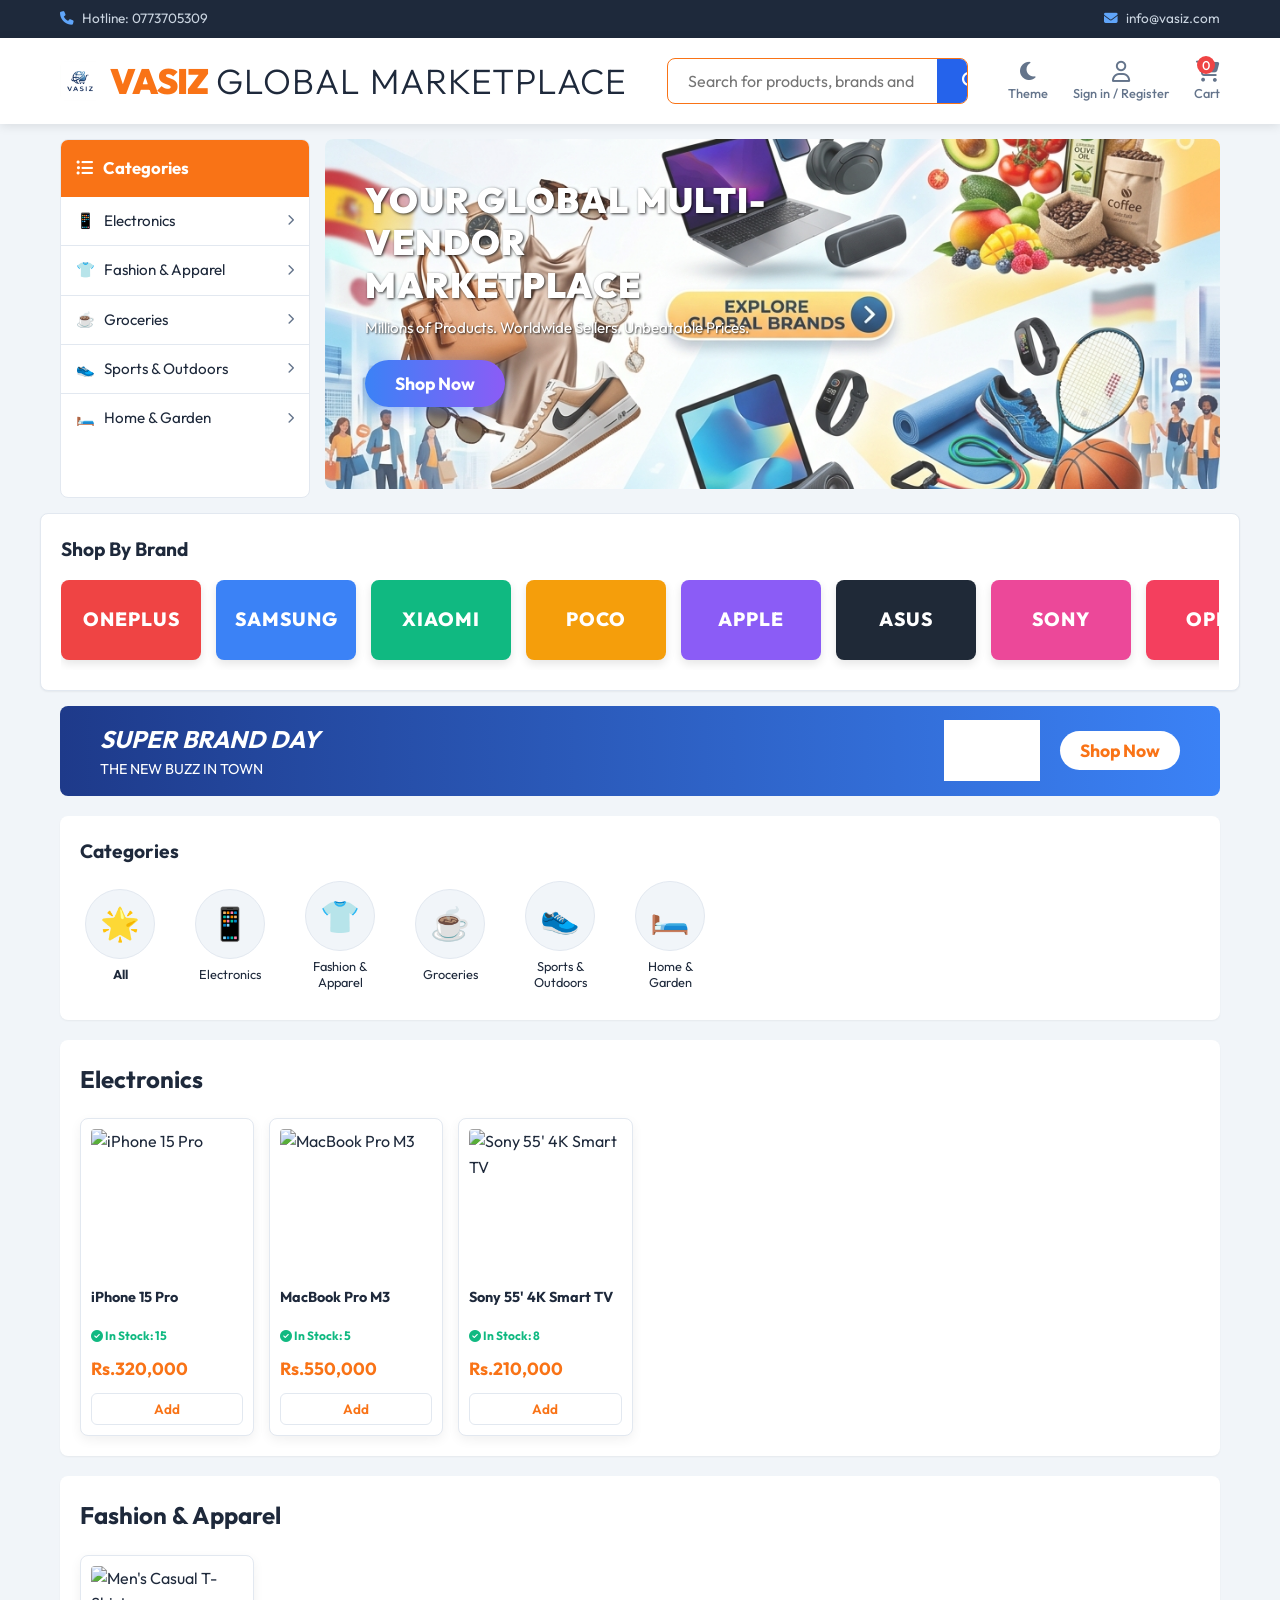
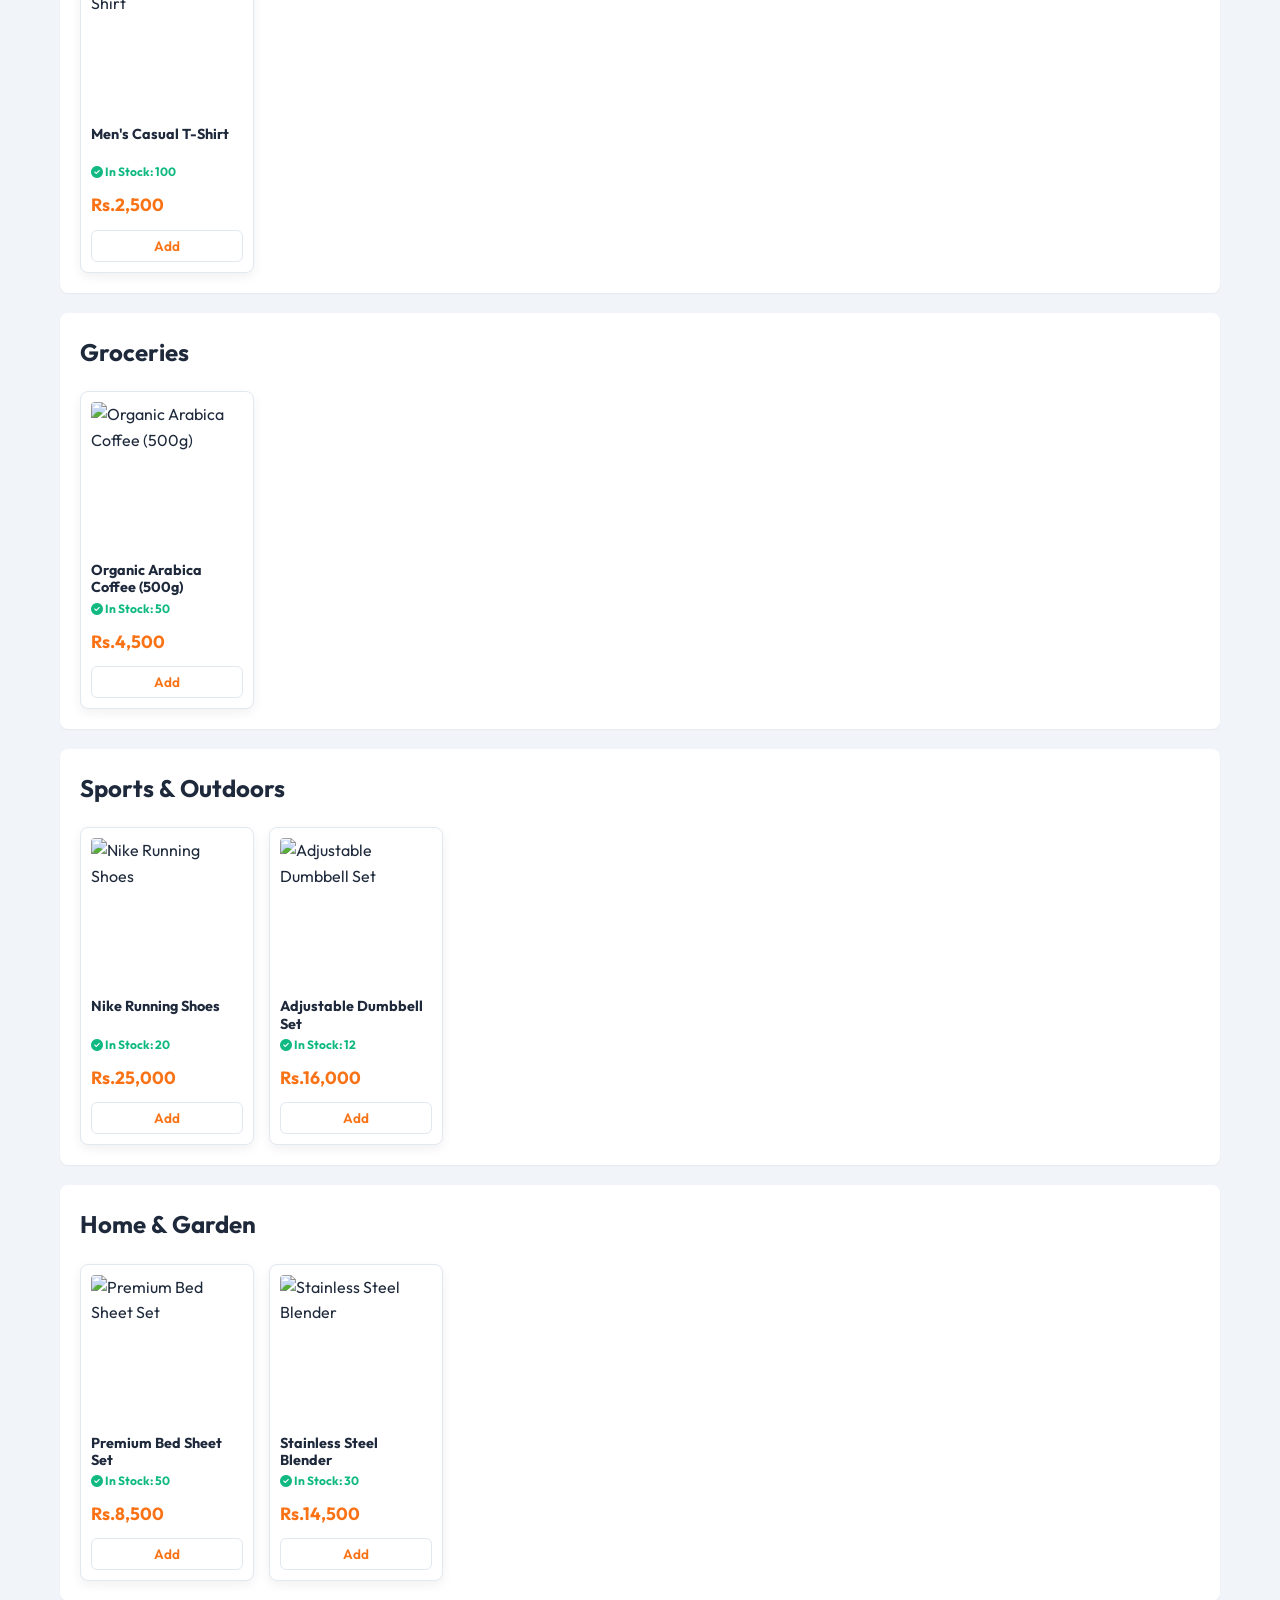
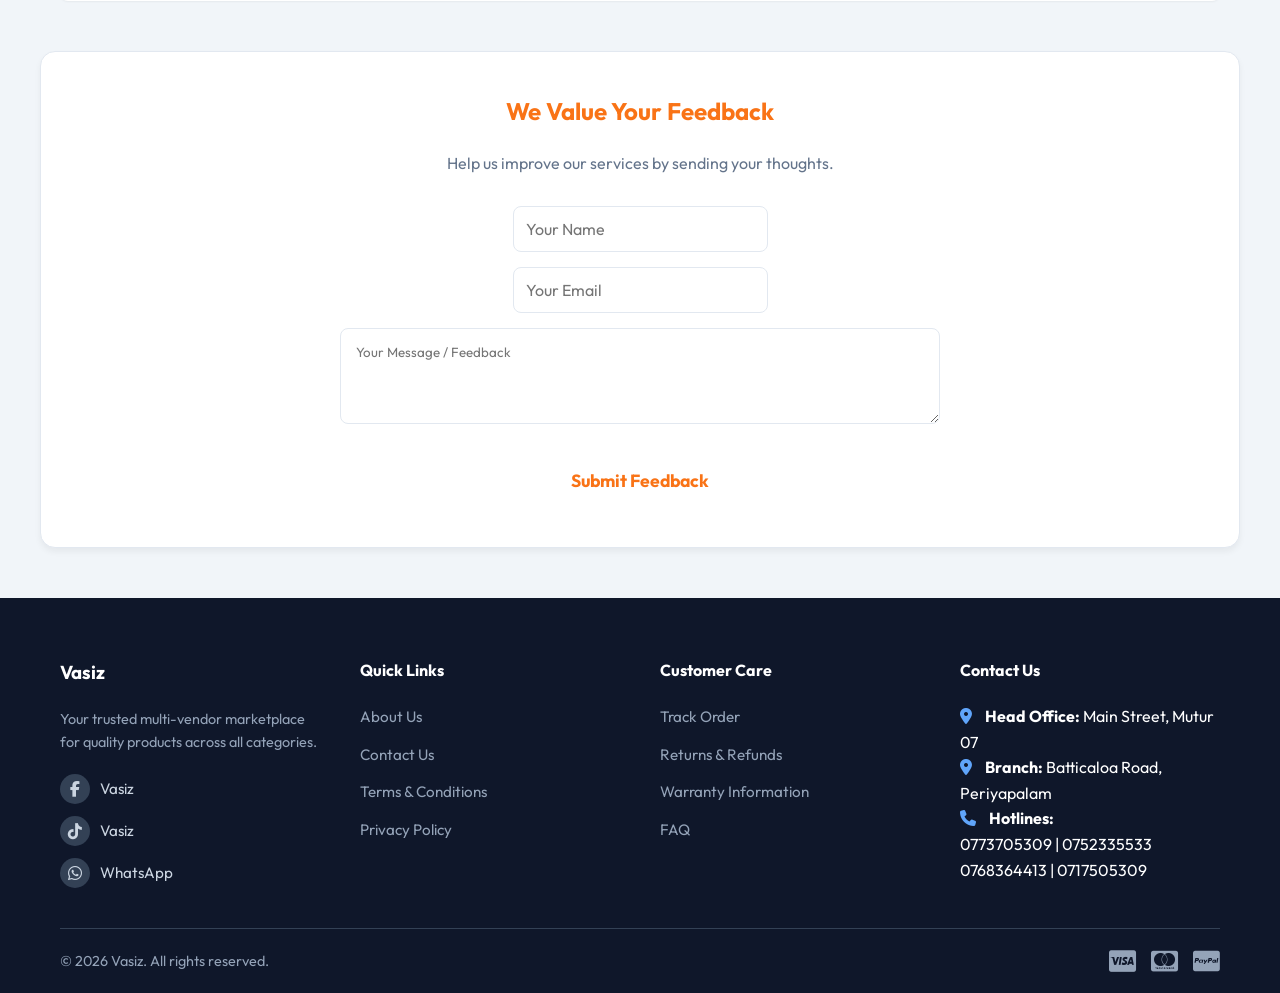
==== commit b14b9935: "Add files via upload" ====
--- a/index.html
+++ b/index.html
@@ -68,17 +68,42 @@
         </div>
     </header>
 
-    <!-- Hero Banner -->
-    <section class="hero-banner" style="margin-top: 0;">
-        <div class="container" style="padding-top: 15px;">
-            <div style="background-color: var(--card-bg); height: 350px; border-radius: 8px; display: flex; align-items: center; justify-content: center; overflow: hidden; position: relative;">
-                <img src="banner.png" alt="Vasiz Global Marketplace Banner" style="width: 100%; height: 100%; object-fit: cover; opacity: 0.85;">
-                <div class="hero-text-container">
-                    <h2 class="hero-title">YOUR GLOBAL MULTI-VENDOR MARKETPLACE</h2>
-                    <p class="hero-subtitle">Millions of Products. Worldwide Sellers. Unbeatable Prices.</p>
-                    <button class="cta-button" style="background: linear-gradient(90deg, #3b82f6, #8b5cf6); color: white; border: none; padding: 12px 30px; font-weight: bold; border-radius: 30px; font-size: 1.1rem; box-shadow: 0 4px 15px rgba(59, 130, 246, 0.5); cursor: pointer; transition: transform 0.3s, box-shadow 0.3s;" onmouseover="this.style.transform='translateY(-2px)'; this.style.boxShadow='0 6px 20px rgba(59, 130, 246, 0.7)';" onmouseout="this.style.transform='translateY(0)'; this.style.boxShadow='0 4px 15px rgba(59, 130, 246, 0.5)';">Shop Now</button>
-                </div>
-            </div>
+    <!-- Hero Dashboard Layout -->
+    <section class="hero-dashboard container" style="margin-top: 15px; display: flex; gap: 15px;">
+        <!-- Left Category Sidebar (Desktop Only) -->
+        <aside class="desktop-category-sidebar" style="width: 250px; flex-shrink: 0; background: var(--card-bg); border-radius: 8px; border: 1px solid var(--border-color); overflow: hidden; display: flex; flex-direction: column;">
+            <div style="padding: 15px; background: var(--accent-color); color: white; font-weight: bold; display: flex; align-items: center; gap: 10px; font-size: 1.05rem;">
+                <i class="fa-solid fa-list-ul"></i> Categories
+            </div>
+            <ul id="desktop-category-list" class="sidebar-menu-list" style="list-style: none; padding: 0; margin: 0; overflow-y: auto; height: 300px;">
+                <!-- Populated by JS -->
+                <li style="padding: 12px 15px; color: var(--text-secondary);"><i class="fa-solid fa-spinner fa-spin"></i> Loading...</li>
+            </ul>
+        </aside>
+
+        <!-- Main Hero Banner -->
+        <div style="flex-grow: 1; background-color: var(--card-bg); height: 350px; border-radius: 8px; display: flex; align-items: center; justify-content: center; overflow: hidden; position: relative;">
+            <img src="banner.png" alt="Vasiz Global Marketplace Banner" style="width: 100%; height: 100%; object-fit: cover; opacity: 0.85;">
+            <div class="hero-text-container">
+                <h2 class="hero-title">YOUR GLOBAL MULTI-VENDOR MARKETPLACE</h2>
+                <p class="hero-subtitle">Millions of Products. Worldwide Sellers. Unbeatable Prices.</p>
+                <button class="cta-button" style="background: linear-gradient(90deg, #3b82f6, #8b5cf6); color: white; border: none; padding: 12px 30px; font-weight: bold; border-radius: 30px; font-size: 1.1rem; box-shadow: 0 4px 15px rgba(59, 130, 246, 0.5); cursor: pointer; transition: transform 0.3s, box-shadow 0.3s;" onmouseover="this.style.transform='translateY(-2px)'; this.style.boxShadow='0 6px 20px rgba(59, 130, 246, 0.7)';" onmouseout="this.style.transform='translateY(0)'; this.style.boxShadow='0 4px 15px rgba(59, 130, 246, 0.5)';">Shop Now</button>
+            </div>
+        </div>
+    </section>
+
+    <!-- Top Brands Section -->
+    <section class="container top-brands-section" style="margin-top: 15px; background: var(--card-bg); border-radius: 8px; padding: 20px; border: 1px solid var(--border-color); box-shadow: 0 1px 2px rgba(0,0,0,0.05);">
+        <h3 style="margin-top:0; margin-bottom: 15px; color: var(--text-primary); font-size: 1.2rem;">Shop By Brand</h3>
+        <div class="brands-grid" style="display: flex; gap: 15px; overflow-x: auto; padding-bottom: 10px;">
+            <div class="brand-card" style="background: #ef4444; color: white;">ONEPLUS</div>
+            <div class="brand-card" style="background: #3b82f6; color: white;">SAMSUNG</div>
+            <div class="brand-card" style="background: #10b981; color: white;">XIAOMI</div>
+            <div class="brand-card" style="background: #f59e0b; color: white;">POCO</div>
+            <div class="brand-card" style="background: #8b5cf6; color: white;">APPLE</div>
+            <div class="brand-card" style="background: #1f2937; color: white;">ASUS</div>
+            <div class="brand-card" style="background: #ec4899; color: white;">SONY</div>
+            <div class="brand-card" style="background: #f43f5e; color: white;">OPPO</div>
         </div>
     </section>
 
@@ -234,7 +259,8 @@
                             <option value="buyer">I am a Customer (Buy Products)</option>
                             <option value="seller">I am a Seller (Sell Products)</option>
                         </select>
-                        <input type="text" id="reg-login-id" placeholder="Login ID (Email or Username)" required style="padding: 10px; border-radius: 4px; border: 1px solid var(--border-color); background: var(--bg-color); color: var(--text-primary);">
+                        <input type="text" id="reg-login-id" placeholder="Login ID (Username)" required style="padding: 10px; border-radius: 4px; border: 1px solid var(--border-color); background: var(--bg-color); color: var(--text-primary);">
+                        <input type="email" id="reg-email" placeholder="Email Address" required style="padding: 10px; border-radius: 4px; border: 1px solid var(--border-color); background: var(--bg-color); color: var(--text-primary);">
                         <div style="position: relative; width: 100%;">
                             <input type="password" id="reg-password" placeholder="Password" required style="width: 100%; padding: 10px; padding-right: 40px; border-radius: 4px; border: 1px solid var(--border-color); background: var(--bg-color); color: var(--text-primary);">
                             <i class="fa-solid fa-eye" onclick="const p=document.getElementById('reg-password'); if(p.type==='password'){p.type='text'; this.classList.remove('fa-eye'); this.classList.add('fa-eye-slash');}else{p.type='password'; this.classList.remove('fa-eye-slash'); this.classList.add('fa-eye');}" style="position: absolute; right: 15px; top: 50%; transform: translateY(-50%); cursor: pointer; color: var(--text-secondary);"></i>
@@ -265,18 +291,76 @@
                             <input type="text" id="reg-postal" placeholder="Postal Code" required style="width: 120px;">
                         </div>
                         
-                        <div id="seller-reg-fields" style="display: none; flex-direction: column; gap: 10px; background: rgba(0,0,0,0.1); padding: 15px; border-radius: 8px; border: 1px dashed var(--accent-color); margin-top: 5px;">
+                        <div id="seller-reg-fields" style="display: none; flex-direction: column; gap: 15px; background: rgba(0,0,0,0.1); padding: 15px; border-radius: 8px; border: 1px dashed var(--accent-color); margin-top: 5px;">
                             <h4 style="margin: 0; color: var(--accent-color); font-size: 0.95rem;">Seller Registration Details</h4>
+                            
+                            <!-- Face Photo -->
+                            <div style="display: flex; flex-direction: column; gap: 5px; background: var(--bg-color); padding: 10px; border-radius: 5px; border: 1px solid var(--border-color);">
+                                <label style="font-size: 0.85rem; color: var(--text-primary);"><strong>1. Live Face Photo</strong> <span style="color:#ef4444;">*</span></label>
+                                <p style="font-size: 0.75rem; color: var(--text-secondary); margin: 0 0 5px 0;">Take a clear photo of your face for verification.</p>
+                                <div id="face-camera-container" style="display:none; flex-direction:column; gap:5px; align-items:center;">
+                                    <video id="face-video" width="100%" style="max-width:300px; border-radius:5px; background:#000;" autoplay playsinline></video>
+                                    <div style="display:flex; gap:10px; width:100%; justify-content:center;">
+                                        <button type="button" class="cta-button" onclick="switchCamera('face')" style="padding: 5px 15px; font-size: 0.8rem; background:var(--search-bg); color:var(--text-primary); border:1px solid var(--border-color);">🔄 Flip</button>
+                                        <button type="button" class="cta-button" onclick="capturePhoto('face')" style="padding: 5px 15px; font-size: 0.8rem; background:#10b981;">📸 Capture Photo</button>
+                                    </div>
+                                </div>
+                                <div id="face-preview-container" style="display:none; flex-direction:column; gap:5px; align-items:center;">
+                                    <img id="face-preview" src="" style="width:100%; max-width:150px; border-radius:5px; border:2px solid #10b981;">
+                                    <button type="button" onclick="retakePhoto('face')" style="padding: 5px; font-size: 0.8rem; border:none; background:none; color:var(--accent-color); cursor:pointer; text-decoration:underline;">Retake</button>
+                                </div>
+                                <button type="button" id="start-face-btn" class="cta-button" onclick="startCamera('face')" style="padding: 8px; font-size: 0.85rem; width:100%;">🎥 Open Camera</button>
+                                <input type="hidden" id="reg-face-base64">
+                            </div>
+
+                            <!-- NIC Photo Front -->
+                            <div style="display: flex; flex-direction: column; gap: 5px; background: var(--bg-color); padding: 10px; border-radius: 5px; border: 1px solid var(--border-color);">
+                                <label style="font-size: 0.85rem; color: var(--text-primary);"><strong>2. Live NIC Photo (FRONT)</strong> <span style="color:#ef4444;">*</span></label>
+                                <p style="font-size: 0.75rem; color: var(--text-secondary); margin: 0 0 5px 0;">Take a clear photo of the front of your National Identity Card.</p>
+                                <div id="nic-camera-container" style="display:none; flex-direction:column; gap:5px; align-items:center;">
+                                    <video id="nic-video" width="100%" style="max-width:300px; border-radius:5px; background:#000;" autoplay playsinline></video>
+                                    <div style="display:flex; gap:10px; width:100%; justify-content:center;">
+                                        <button type="button" class="cta-button" onclick="switchCamera('nic')" style="padding: 5px 15px; font-size: 0.8rem; background:var(--search-bg); color:var(--text-primary); border:1px solid var(--border-color);">🔄 Flip</button>
+                                        <button type="button" class="cta-button" onclick="capturePhoto('nic')" style="padding: 5px 15px; font-size: 0.8rem; background:#10b981;">📸 Capture NIC Front</button>
+                                    </div>
+                                </div>
+                                <div id="nic-preview-container" style="display:none; flex-direction:column; gap:5px; align-items:center;">
+                                    <img id="nic-preview" src="" style="width:100%; max-width:200px; border-radius:5px; border:2px solid #10b981;">
+                                    <button type="button" onclick="retakePhoto('nic')" style="padding: 5px; font-size: 0.8rem; border:none; background:none; color:var(--accent-color); cursor:pointer; text-decoration:underline;">Retake</button>
+                                </div>
+                                <button type="button" id="start-nic-btn" class="cta-button" onclick="startCamera('nic')" style="padding: 8px; font-size: 0.85rem; width:100%;">🎥 Open Camera</button>
+                                <input type="hidden" id="reg-nic-base64">
+                            </div>
+
+                            <!-- NIC Photo Back -->
+                            <div style="display: flex; flex-direction: column; gap: 5px; background: var(--bg-color); padding: 10px; border-radius: 5px; border: 1px solid var(--border-color);">
+                                <label style="font-size: 0.85rem; color: var(--text-primary);"><strong>3. Live NIC Photo (BACK)</strong> <span style="color:#ef4444;">*</span></label>
+                                <p style="font-size: 0.75rem; color: var(--text-secondary); margin: 0 0 5px 0;">Take a clear photo of the back of your National Identity Card.</p>
+                                <div id="nicback-camera-container" style="display:none; flex-direction:column; gap:5px; align-items:center;">
+                                    <video id="nicback-video" width="100%" style="max-width:300px; border-radius:5px; background:#000;" autoplay playsinline></video>
+                                    <div style="display:flex; gap:10px; width:100%; justify-content:center;">
+                                        <button type="button" class="cta-button" onclick="switchCamera('nicback')" style="padding: 5px 15px; font-size: 0.8rem; background:var(--search-bg); color:var(--text-primary); border:1px solid var(--border-color);">🔄 Flip</button>
+                                        <button type="button" class="cta-button" onclick="capturePhoto('nicback')" style="padding: 5px 15px; font-size: 0.8rem; background:#10b981;">📸 Capture NIC Back</button>
+                                    </div>
+                                </div>
+                                <div id="nicback-preview-container" style="display:none; flex-direction:column; gap:5px; align-items:center;">
+                                    <img id="nicback-preview" src="" style="width:100%; max-width:200px; border-radius:5px; border:2px solid #10b981;">
+                                    <button type="button" onclick="retakePhoto('nicback')" style="padding: 5px; font-size: 0.8rem; border:none; background:none; color:var(--accent-color); cursor:pointer; text-decoration:underline;">Retake</button>
+                                </div>
+                                <button type="button" id="start-nicback-btn" class="cta-button" onclick="startCamera('nicback')" style="padding: 8px; font-size: 0.85rem; width:100%;">🎥 Open Camera</button>
+                                <input type="hidden" id="reg-nicback-base64">
+                            </div>
+
+                            <!-- Trade License (BR) -->
                             <div style="display: flex; flex-direction: column; gap: 5px;">
-                                <label style="font-size: 0.85rem; color: var(--text-secondary);">Upload NIC Document <span style="color:#ef4444;">*</span></label>
-                                <input type="file" id="reg-nic-doc" accept="image/*,.pdf" style="font-size: 0.85rem; color: var(--text-primary);">
-                            </div>
-                            <div style="display: flex; flex-direction: column; gap: 5px;">
-                                <label style="font-size: 0.85rem; color: var(--text-secondary);">Upload Trade/Business License <span style="color:#ef4444;">*</span></label>
-                                <input type="file" id="reg-trade-doc" accept="image/*,.pdf" style="font-size: 0.85rem; color: var(--text-primary);">
+                                <label style="font-size: 0.85rem; color: var(--text-primary);"><strong>4. Upload Trade/Business License (BR)</strong> <span style="color:#ef4444;">*</span></label>
+                                <input type="file" id="reg-trade-doc" accept="image/*,.pdf" style="font-size: 0.85rem; color: var(--text-primary); padding: 5px; background: var(--bg-color); border: 1px solid var(--border-color); border-radius: 4px;">
                             </div>
                             
-                            <h4 style="margin: 10px 0 0 0; color: #10b981; font-size: 0.95rem;"><i class="fa-solid fa-building-columns"></i> Bank Details (for payments)</h4>
+                            <!-- Hidden Canvas for Image Processing -->
+                            <canvas id="camera-canvas" style="display:none;"></canvas>
+                            
+                            <h4 style="margin: 10px 0 0 0; color: #10b981; font-size: 0.95rem;"><i class="fa-solid fa-building-columns"></i> 5. Bank Details (for payments)</h4>
                             <input type="text" id="reg-bank-name" placeholder="Bank Name (e.g. BOC, Sampath, Commercial)" style="padding: 10px; border-radius: 4px; border: 1px solid var(--border-color); background: var(--bg-color); color: var(--text-primary);">
                             <input type="text" id="reg-bank-branch" placeholder="Branch Name" style="padding: 10px; border-radius: 4px; border: 1px solid var(--border-color); background: var(--bg-color); color: var(--text-primary);">
                             <input type="text" id="reg-account-name" placeholder="Account Holder Name" style="padding: 10px; border-radius: 4px; border: 1px solid var(--border-color); background: var(--bg-color); color: var(--text-primary);">
--- a/styles.css
+++ b/styles.css
@@ -583,24 +583,42 @@
     transform: translateY(-2px);
 }
 
+/* Hero Animations */
+@keyframes slideUpFade {
+    0% { opacity: 0; transform: translateY(30px); }
+    100% { opacity: 1; transform: translateY(0); }
+}
+
 /* Responsive Banner Styles */
 .hero-text-container {
     position: absolute;
-    left: 50px;
-    color: white;
+    left: 40px;
+    top: 40px;
+    color: white;
+    max-width: 45%;
+    padding: 0;
 }
 .hero-title {
-    font-size: 3rem;
+    font-size: 2.2rem;
     margin: 0;
-    text-shadow: 2px 2px 4px rgba(0,0,0,0.9);
+    text-shadow: 1px 1px 3px rgba(0,0,0,0.8);
     font-weight: 900;
-    letter-spacing: 2px;
+    letter-spacing: 1px;
+    line-height: 1.2;
+    opacity: 0;
+    animation: slideUpFade 1s cubic-bezier(0.2, 0.8, 0.2, 1) forwards;
 }
 .hero-subtitle {
-    font-size: 1.2rem;
-    text-shadow: 1px 1px 3px rgba(0,0,0,0.9);
-    margin-bottom: 20px;
-    font-weight: 300;
+    font-size: 0.95rem;
+    margin: 10px 0 20px 0;
+    text-shadow: 1px 1px 2px rgba(0,0,0,0.8);
+    font-weight: 400;
+    opacity: 0;
+    animation: slideUpFade 1s cubic-bezier(0.2, 0.8, 0.2, 1) 0.3s forwards;
+}
+.hero-text-container .cta-button {
+    opacity: 0;
+    animation: slideUpFade 1s cubic-bezier(0.2, 0.8, 0.2, 1) 0.6s forwards;
 }
 
 .ad-banner-inner {
@@ -625,11 +643,59 @@
     gap: 20px;
 }
 .ad-banner-price {
-    text-align: right;
+    background-color: var(--search-bg);
+}
+
+/* Dashboard Category Sidebar */
+.sidebar-menu-list li {
+    padding: 12px 15px;
+    border-bottom: 1px solid var(--border-color);
+    cursor: pointer;
+    transition: all 0.2s;
+    font-size: 0.95rem;
+    color: var(--text-primary);
+    display: flex;
+    justify-content: space-between;
+    align-items: center;
+}
+.sidebar-menu-list li:hover {
+    background: var(--bg-color);
+    color: var(--accent-color);
+    padding-left: 20px;
+}
+.sidebar-menu-list li:last-child {
+    border-bottom: none;
+}
+
+/* Brand Cards */
+.brand-card {
+    min-width: 140px;
+    height: 80px;
+    border-radius: 8px;
+    display: flex;
+    align-items: center;
+    justify-content: center;
+    font-weight: 800;
+    font-size: 1.2rem;
+    letter-spacing: 1px;
+    cursor: pointer;
+    transition: transform 0.3s, box-shadow 0.3s;
+    box-shadow: 0 4px 10px rgba(0,0,0,0.1);
+}
+.brand-card:hover {
+    transform: translateY(-5px);
+    box-shadow: 0 8px 15px rgba(0,0,0,0.15);
 }
 
 @media (max-width: 768px) {
+    .desktop-category-sidebar {
+        display: none !important;
+    }
+    .top-brands-section {
+        display: none !important;
+    }
     .hero-text-container {
+        max-width: 80%;
         left: 20px;
         right: 20px;
         text-align: center;
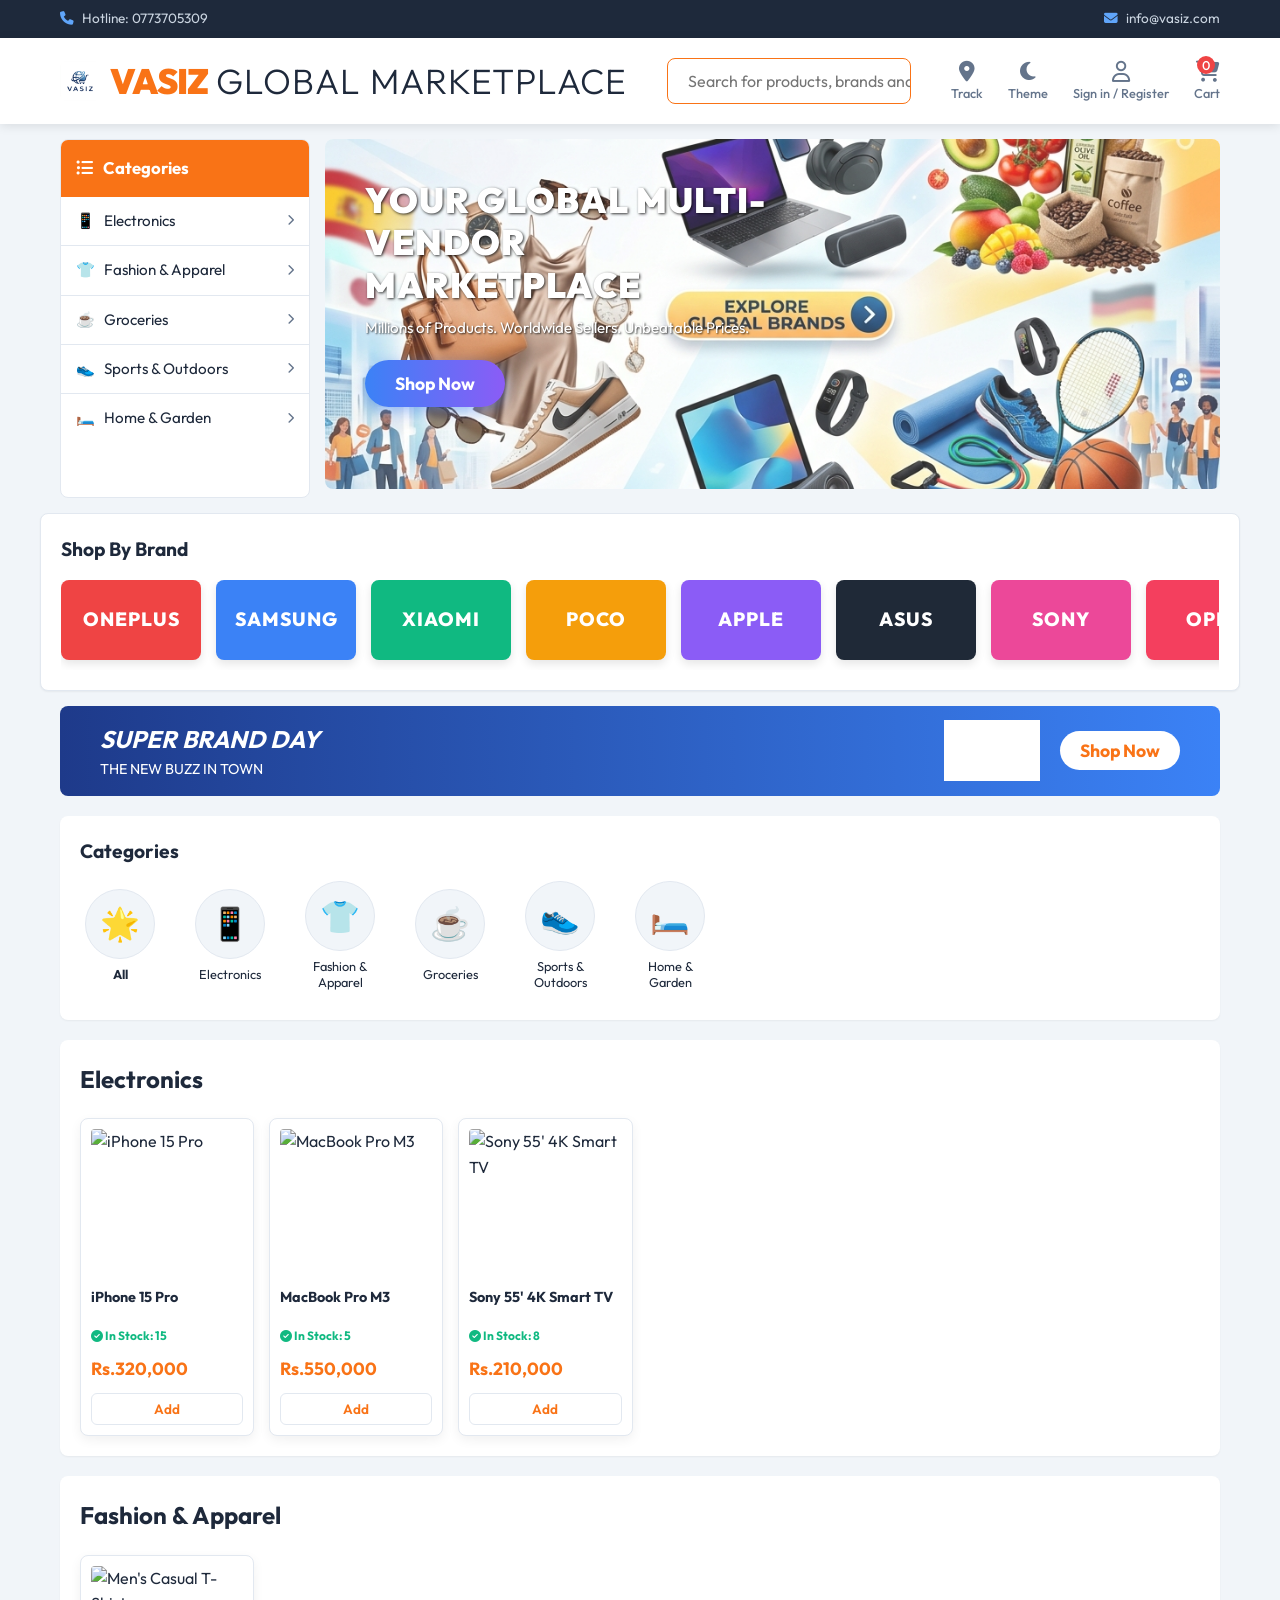
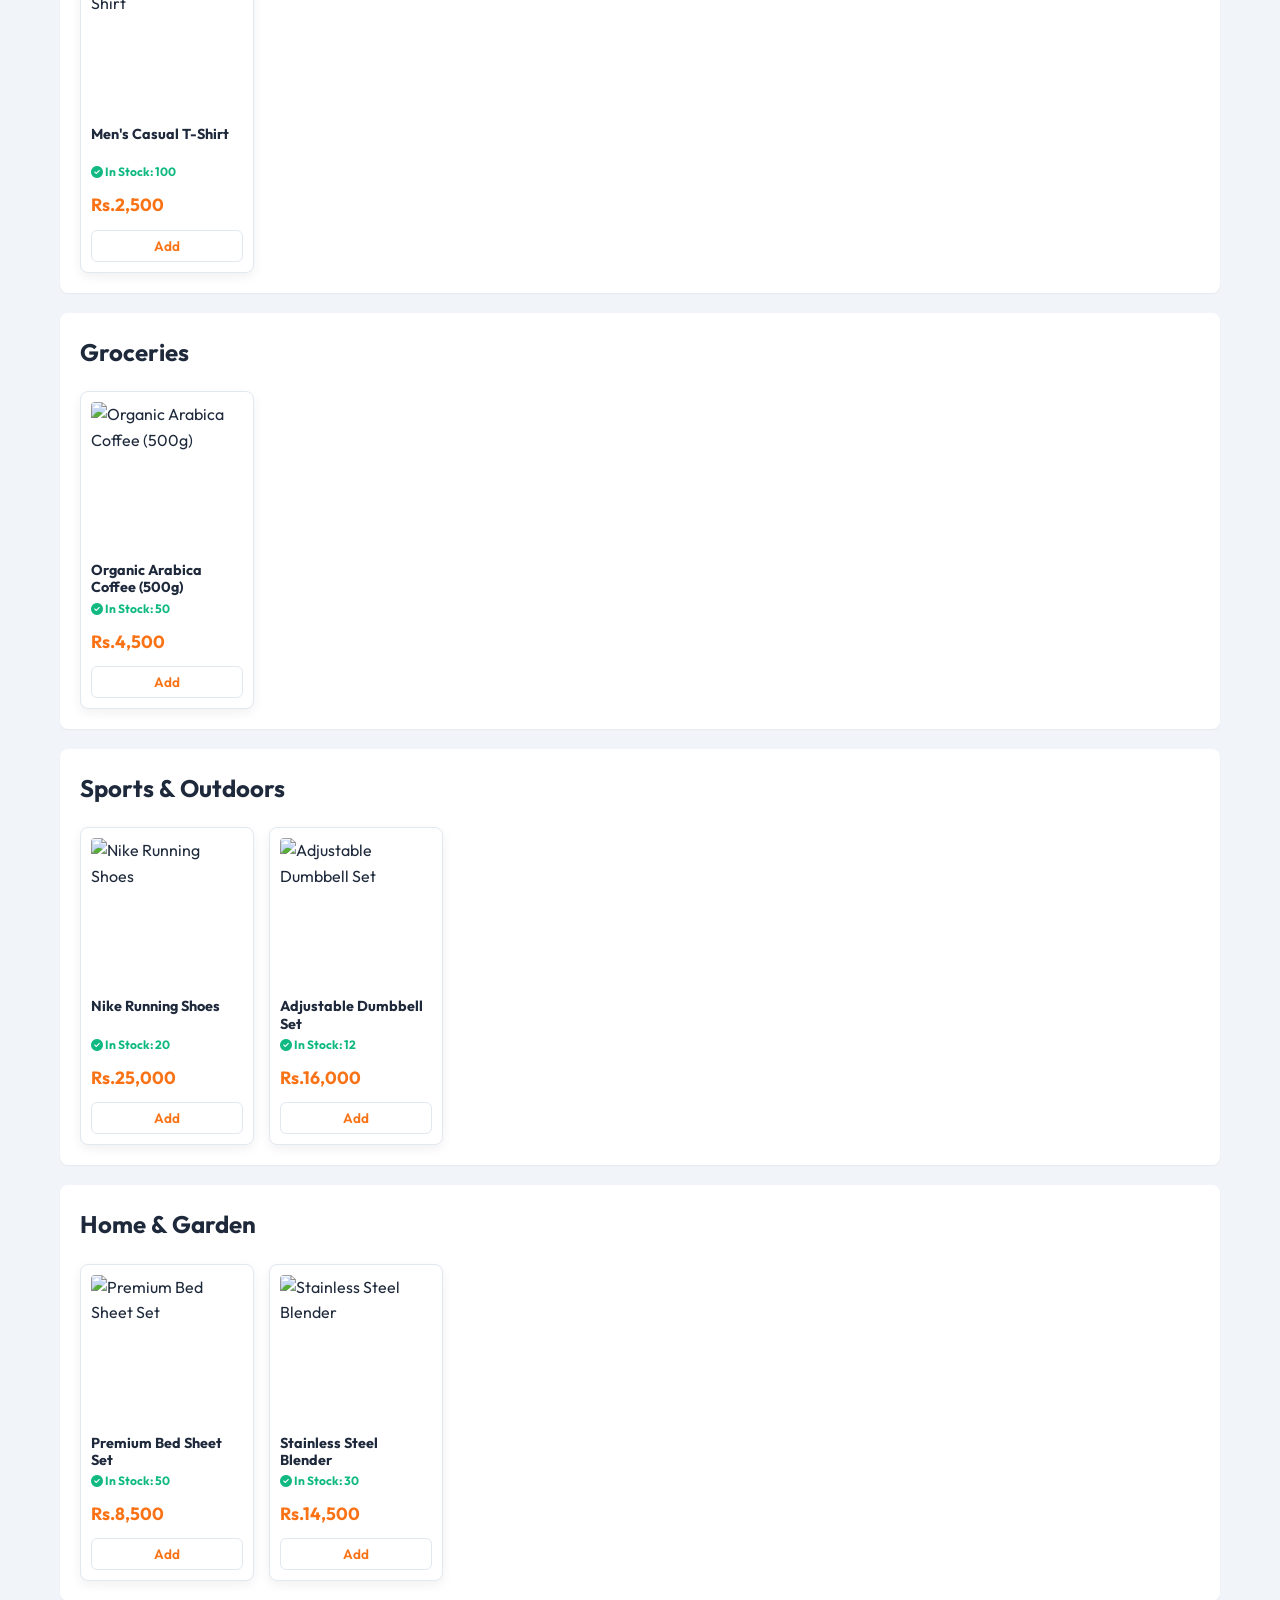
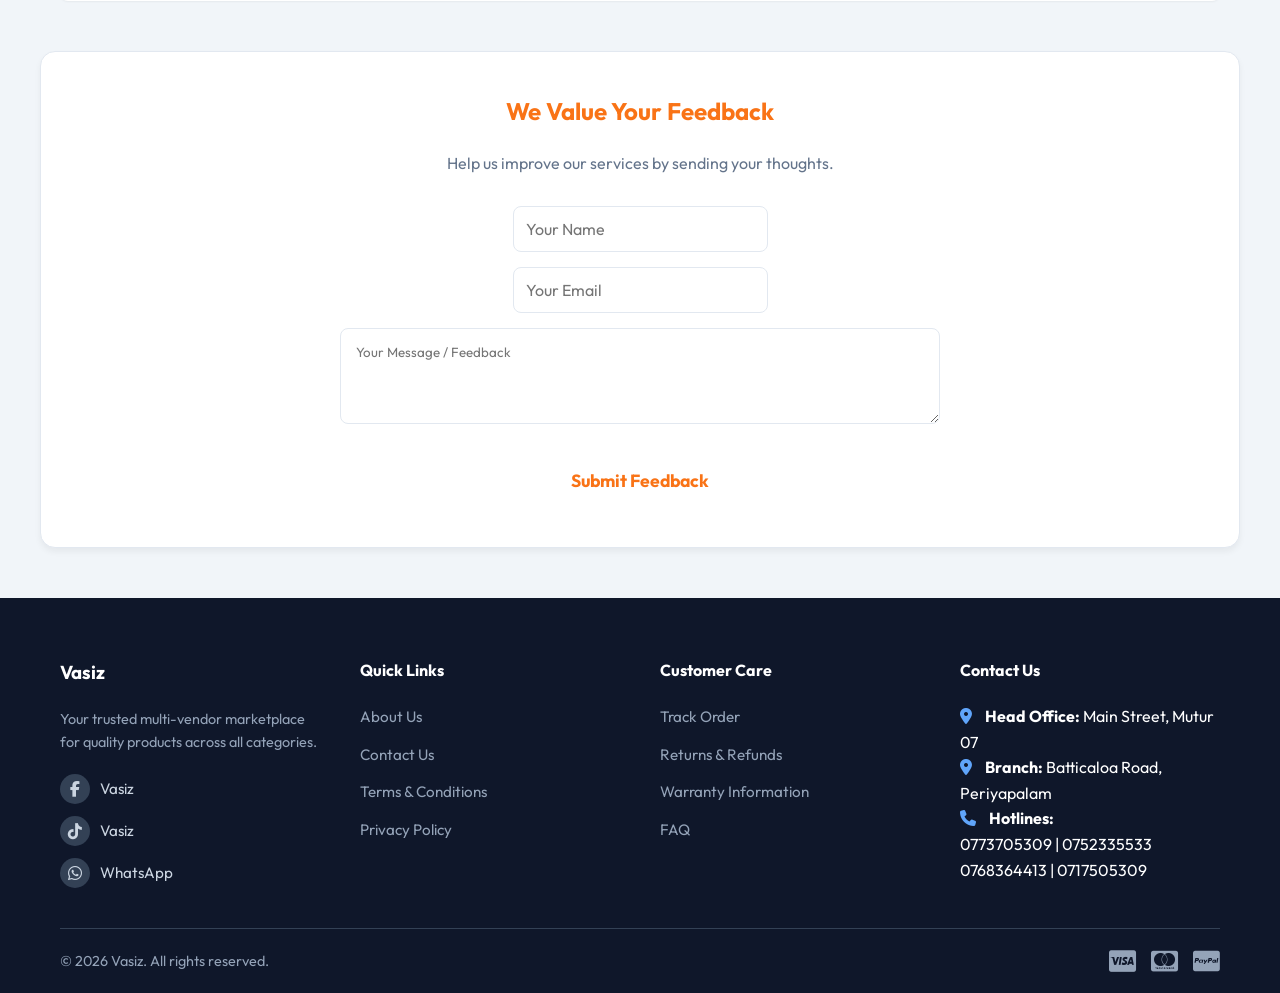
==== commit a1c15581: "Add files via upload" ====
--- a/index.html
+++ b/index.html
@@ -43,6 +43,10 @@
                     <i class="fa-solid fa-bars"></i>
                     <span>Menu</span>
                 </button>
+                <button class="action-icon-btn" onclick="document.getElementById('track-modal').style.display='block'">
+                    <i class="fa-solid fa-location-dot"></i>
+                    <span>Track</span>
+                </button>
                 <button class="action-icon-btn" id="theme-toggle-btn" onclick="toggleTheme()">
                     <i class="fa-solid fa-moon" id="theme-icon"></i>
                     <span>Theme</span>
@@ -166,6 +170,22 @@
             <div class="cart-total">
                 <h3>Total: Rs. <span id="cart-total-price">0</span></h3>
                 <button class="cta-button" onclick="openCheckout()">Checkout</button>
+            </div>
+        </div>
+    </div>
+
+    <!-- Track Order Modal -->
+    <div id="track-modal" class="modal">
+        <div class="modal-content">
+            <span class="close-btn" onclick="document.getElementById('track-modal').style.display='none'">&times;</span>
+            <h2 style="margin-top:0;"><i class="fa-solid fa-location-dot"></i> Track Your Order</h2>
+            <p style="color:var(--text-secondary); margin-bottom:20px;">Enter your Tracking ID (e.g., VASIZ-TRK-123456) to view the live status of your delivery.</p>
+            <div style="display:flex; gap:10px; margin-bottom:20px;">
+                <input type="text" id="track-id-input" placeholder="VASIZ-TRK-XXXXXX" style="flex:1; padding:12px; border-radius:8px; border:1px solid var(--border-color); background:var(--search-bg); color:var(--text-primary);">
+                <button onclick="trackOrderLookup()" class="cta-button" style="padding:12px 25px;">Track</button>
+            </div>
+            <div id="track-result-container" style="display:none; background:var(--bg-color); padding:20px; border-radius:8px; border:1px solid var(--border-color);">
+                <!-- Injected by JS -->
             </div>
         </div>
     </div>
